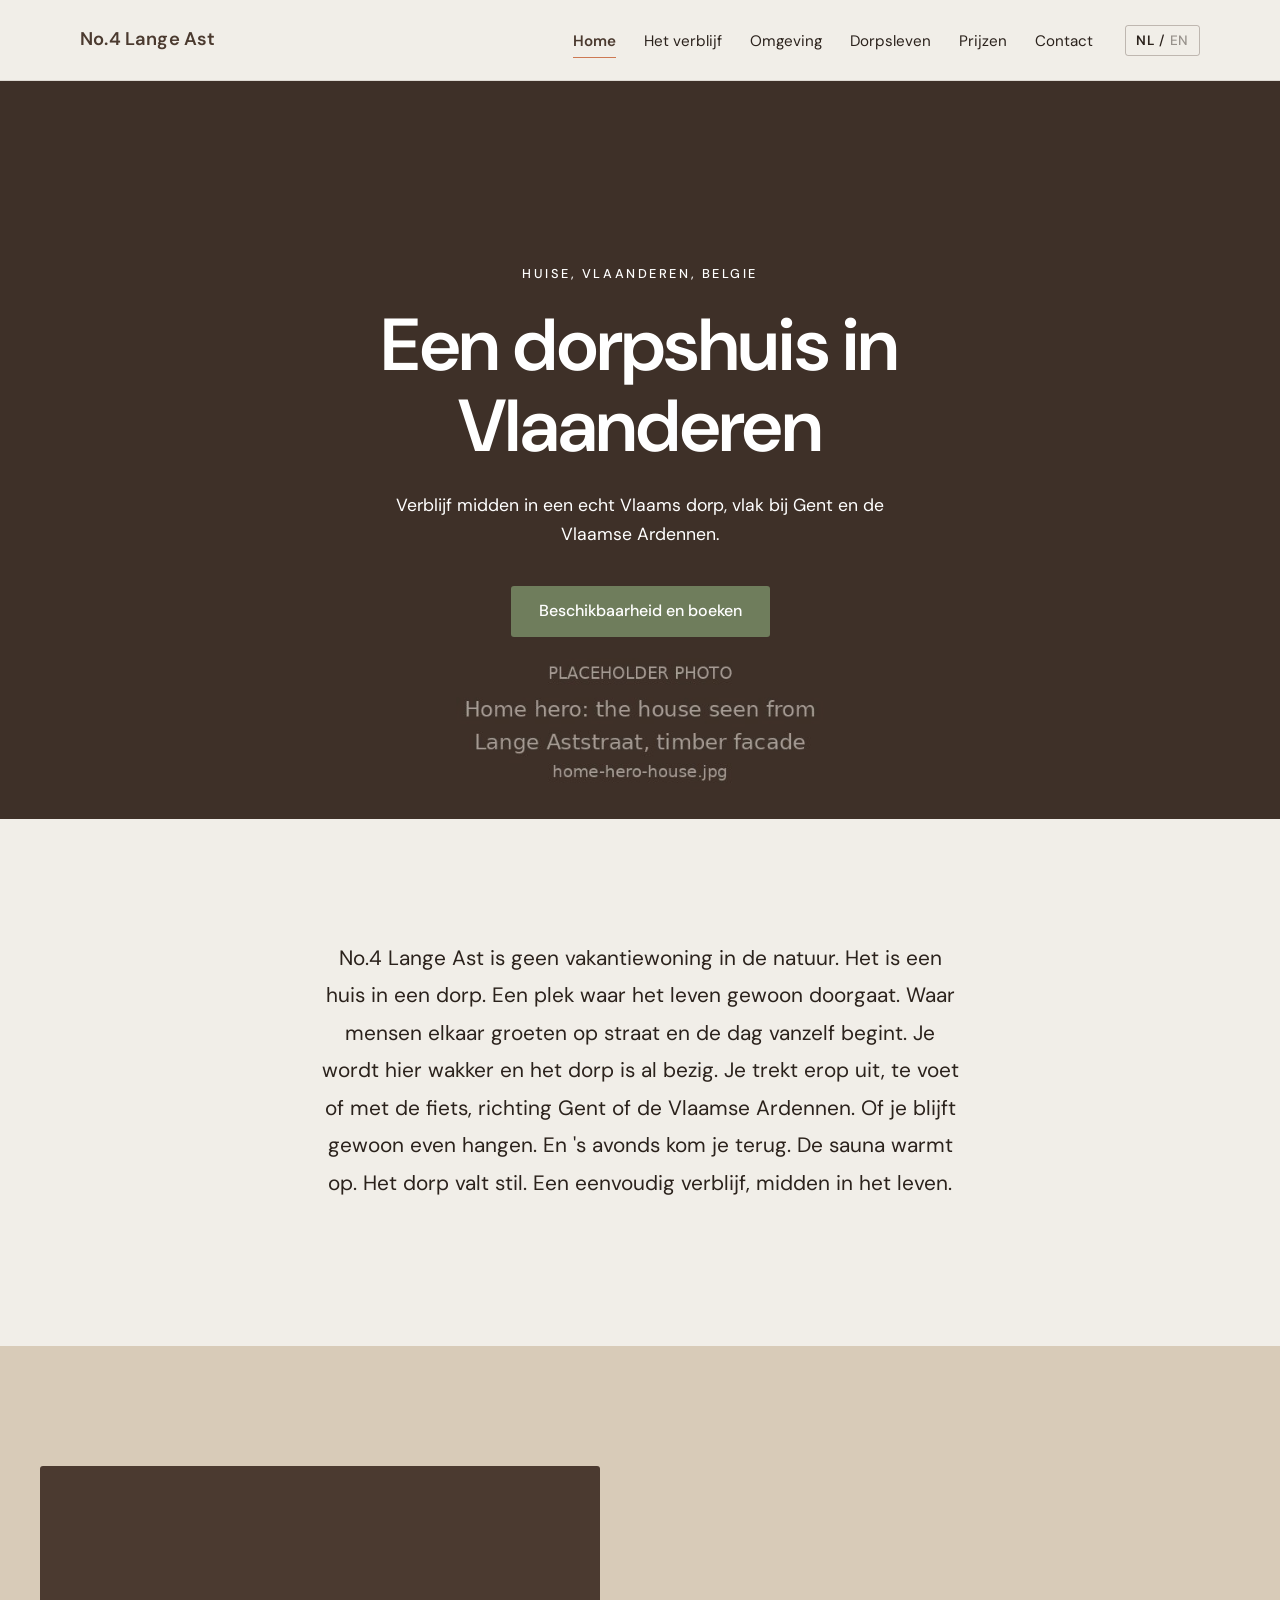
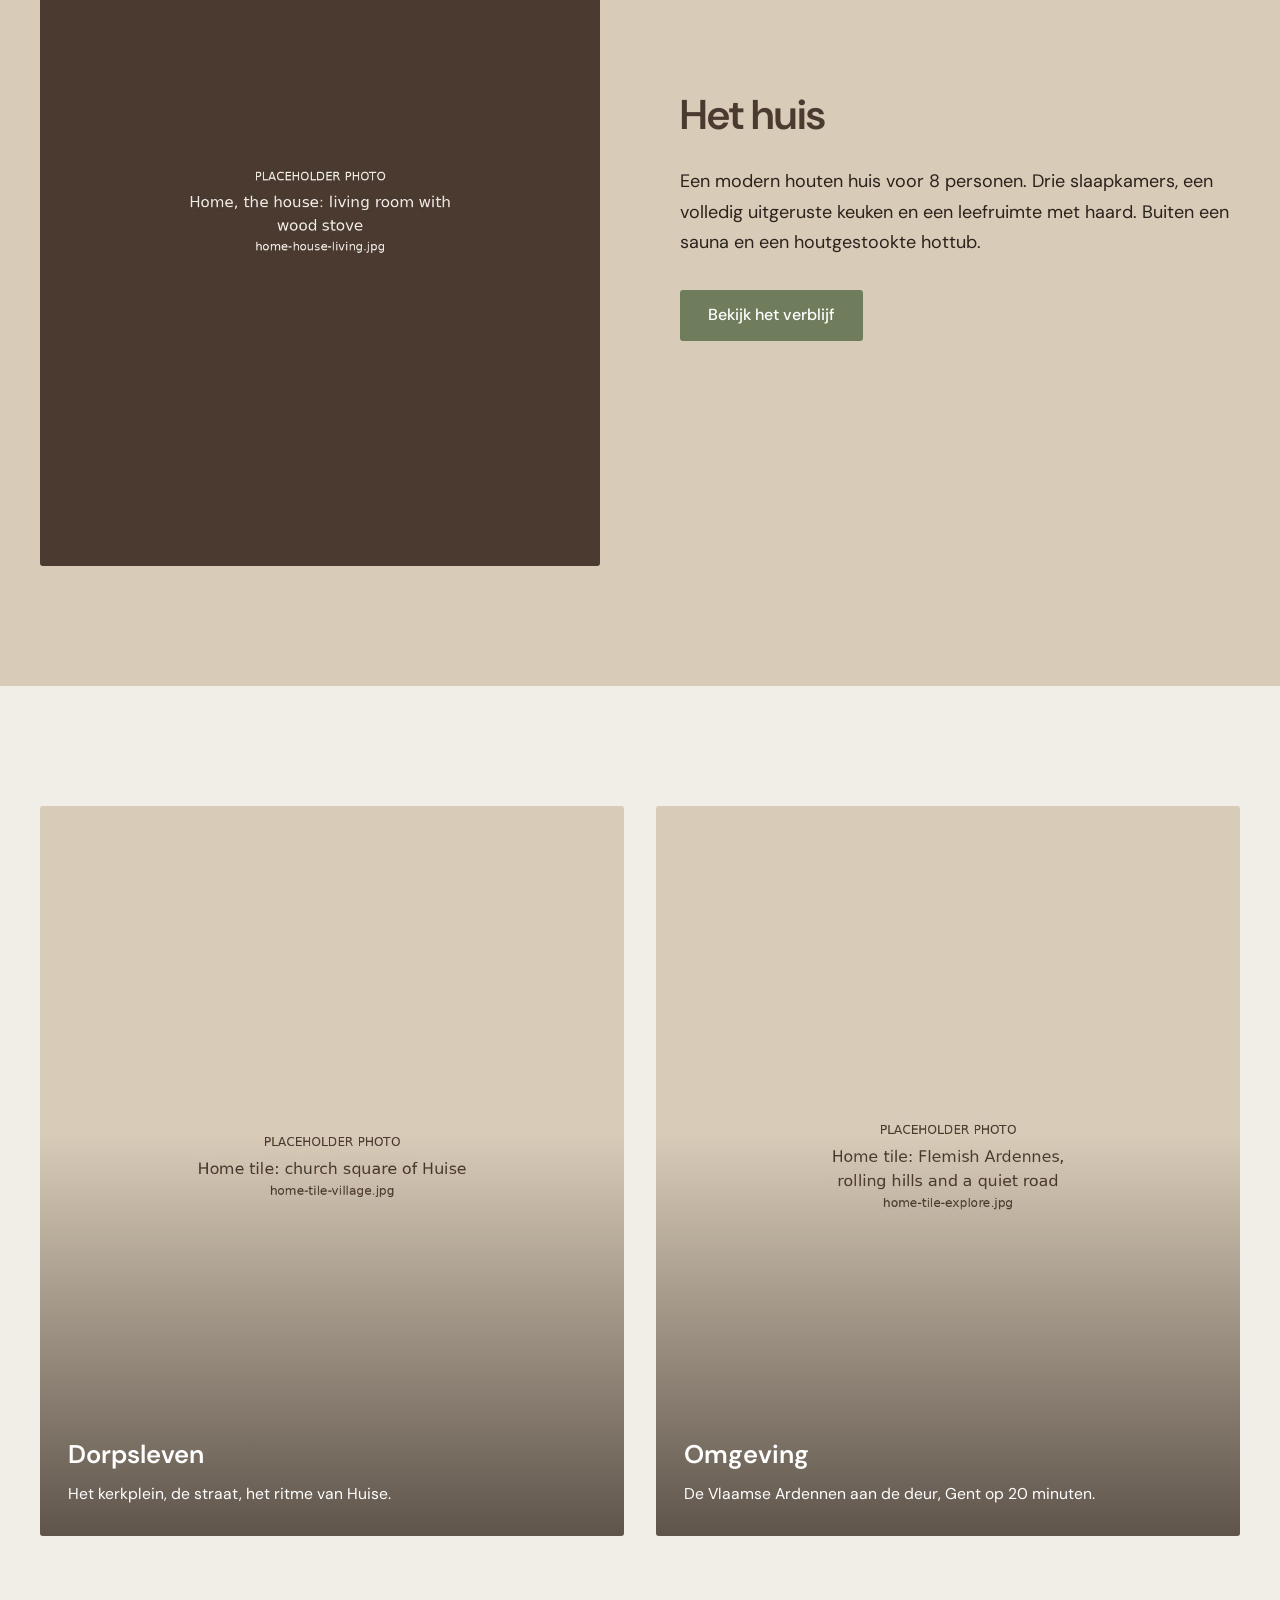
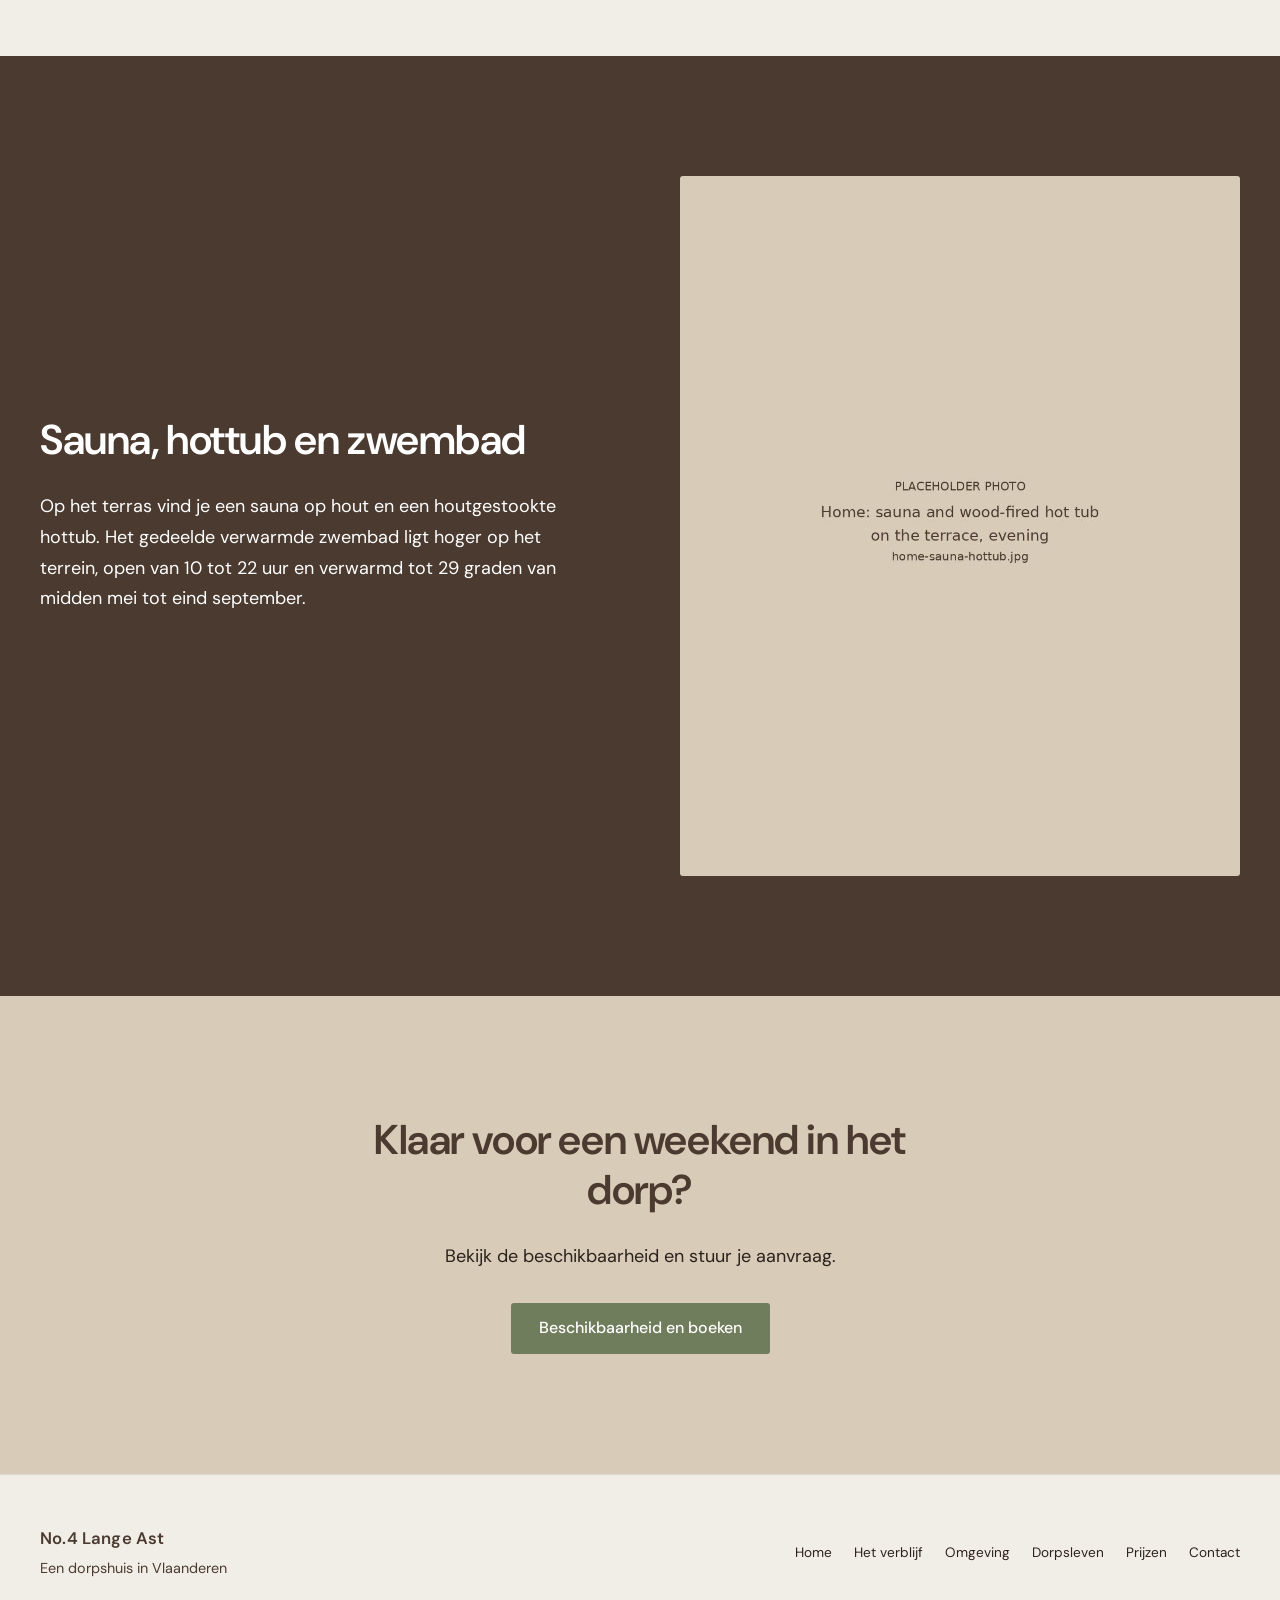
==== no4-lange-ast/index.html @ 1b96e455 "Add No.4 Lange Ast static bilingual website Six static pages (NL/EN in one file, toggle stored in lo" ====
<!DOCTYPE html>
<html lang="nl">
<head>
<meta charset="utf-8">
<meta name="viewport" content="width=device-width, initial-scale=1">
<title data-nl="No.4 Lange Ast, een dorpshuis in Vlaanderen" data-en="No.4 Lange Ast, a village house in Flanders">No.4 Lange Ast, een dorpshuis in Vlaanderen</title>
<meta name="description" content="Een modern houten vakantiehuis voor 8 personen in het dorp Huise, tussen Gent en de Vlaamse Ardennen." data-nl="Een modern houten vakantiehuis voor 8 personen in het dorp Huise, tussen Gent en de Vlaamse Ardennen." data-en="A modern timber holiday house for eight in the village of Huise, between Ghent and the Flemish Ardennes.">
<link rel="preconnect" href="https://fonts.googleapis.com">
<link rel="preconnect" href="https://fonts.gstatic.com" crossorigin>
<link rel="stylesheet" href="https://fonts.googleapis.com/css2?family=DM+Sans:opsz,wght@9..40,400;9..40,500;9..40,600&amp;display=swap">
<link rel="stylesheet" href="assets/styles.css">
<script src="assets/main.js"></script>
</head>
<body>

<a class="skip-link" href="#main"><span class="lang-nl">Naar de inhoud</span><span class="lang-en">Skip to content</span></a>

<header class="site-header">
  <div class="header-inner">
    <a class="wordmark" href="index.html">No.4 Lange Ast</a>
    <div class="header-right">
      <nav class="site-nav" id="site-nav" aria-label="Main">
    <ul>
      <li><a href="index.html" aria-current="page"><span class="lang-nl">Home</span><span class="lang-en">Home</span></a></li>
      <li><a href="het-verblijf.html"><span class="lang-nl">Het verblijf</span><span class="lang-en">The house</span></a></li>
      <li><a href="explore.html"><span class="lang-nl">Omgeving</span><span class="lang-en">Explore</span></a></li>
      <li><a href="village-life.html"><span class="lang-nl">Dorpsleven</span><span class="lang-en">Village life</span></a></li>
      <li><a href="prijzen.html"><span class="lang-nl">Prijzen</span><span class="lang-en">Prices</span></a></li>
      <li><a href="contact.html"><span class="lang-nl">Contact</span><span class="lang-en">Contact</span></a></li>
    </ul>
  </nav>
      <button class="lang-toggle" type="button" aria-label="Switch to English"><span class="opt opt-nl">NL</span> / <span class="opt opt-en">EN</span></button>
      <button class="menu-toggle" type="button" aria-controls="site-nav" aria-expanded="false" aria-label="Menu"><span></span><span></span><span></span></button>
    </div>
  </div>
</header>

<main id="main">
<section class="hero">
  <img class="hero-img" src="images/home-hero-house.jpg" width="2400" height="1350" alt="Het houten huis No.4 Lange Ast in Huise" data-alt-nl="Het houten huis No.4 Lange Ast in Huise" data-alt-en="The timber house No.4 Lange Ast in Huise">
  <div class="hero-content">
    <span class="overline"><span class="lang-nl">HUISE, VLAANDEREN, BELGIE</span><span class="lang-en">HUISE, FLANDERS, BELGIUM</span></span>
    <h1><span class="lang-nl">Een dorpshuis in Vlaanderen</span><span class="lang-en">A village house in Flanders</span></h1>
    <p class="lang-nl hero-sub">Verblijf midden in een echt Vlaams dorp, vlak bij Gent en de Vlaamse Ardennen.</p>
<p class="lang-en hero-sub">A stay in the heart of a real Flemish village, near Ghent and the Flemish Ardennes.</p>
    <a class="btn" href="contact.html"><span class="lang-nl">Beschikbaarheid en boeken</span><span class="lang-en">Availability and booking</span></a>
  </div>
</section>

<section class="section section--light center">
  <div class="narrow">
    <p class="lang-nl intro-text">No.4 Lange Ast is geen vakantiewoning in de natuur. Het is een huis in een dorp. Een plek waar het leven gewoon doorgaat. Waar mensen elkaar groeten op straat en de dag vanzelf begint. Je wordt hier wakker en het dorp is al bezig. Je trekt erop uit, te voet of met de fiets, richting Gent of de Vlaamse Ardennen. Of je blijft gewoon even hangen. En 's avonds kom je terug. De sauna warmt op. Het dorp valt stil. Een eenvoudig verblijf, midden in het leven.</p>
<p class="lang-en intro-text">No.4 Lange Ast is not a holiday home in the countryside. It is a house in a village. A place where life simply carries on. Where people greet each other in the street and the day begins on its own. You wake up here and the village is already going. You head out, on foot or by bike, towards Ghent or the Flemish Ardennes. Or you just stay a while. And in the evening you come back. The sauna heats up. The village falls quiet. A simple stay, right in the middle of life.</p>
  </div>
</section>

<section class="section section--sand">
  <div class="container split">
    <div class="split-media">
      <img src="images/home-house-living.jpg" width="1200" height="1500" loading="lazy" alt="Leefruimte met haard" data-alt-nl="Leefruimte met haard" data-alt-en="Living room with wood stove">
    </div>
    <div class="split-text">
      <h2><span class="lang-nl">Het huis</span><span class="lang-en">The house</span></h2>
      <p class="lang-nl">Een modern houten huis voor 8 personen. Drie slaapkamers, een volledig uitgeruste keuken en een leefruimte met haard. Buiten een sauna en een houtgestookte hottub.</p>
<p class="lang-en">A modern timber house for eight. Three bedrooms, a fully equipped kitchen and a living room with a wood stove. Outside, a sauna and a wood-fired hot tub.</p>
      <div class="btn-row"><a class="btn" href="het-verblijf.html"><span class="lang-nl">Bekijk het verblijf</span><span class="lang-en">See the house</span></a></div>
    </div>
  </div>
</section>

<section class="section section--light">
  <div class="container tiles">
    <a class="tile" href="village-life.html">
      <img src="images/home-tile-village.jpg" width="1200" height="1500" loading="lazy" alt="Het kerkplein van Huise" data-alt-nl="Het kerkplein van Huise" data-alt-en="The church square of Huise">
      <span class="tile-text">
        <span class="tile-label"><span class="lang-nl">Dorpsleven</span><span class="lang-en">Village life</span></span>
        <span class="tile-caption"><span class="lang-nl">Het kerkplein, de straat, het ritme van Huise.</span><span class="lang-en">The church square, the street, the rhythm of Huise.</span></span>
      </span>
    </a>
    <a class="tile" href="explore.html">
      <img src="images/home-tile-explore.jpg" width="1200" height="1500" loading="lazy" alt="Glooiende heuvels in de Vlaamse Ardennen" data-alt-nl="Glooiende heuvels in de Vlaamse Ardennen" data-alt-en="Rolling hills in the Flemish Ardennes">
      <span class="tile-text">
        <span class="tile-label"><span class="lang-nl">Omgeving</span><span class="lang-en">Explore</span></span>
        <span class="tile-caption"><span class="lang-nl">De Vlaamse Ardennen aan de deur, Gent op 20 minuten.</span><span class="lang-en">The Flemish Ardennes at the door, Ghent twenty minutes away.</span></span>
      </span>
    </a>
  </div>
</section>

<section class="section section--dark">
  <div class="container split split--reverse">
    <div class="split-media">
      <img src="images/home-sauna-hottub.jpg" width="1200" height="1500" loading="lazy" alt="Sauna en houtgestookte hottub op het terras" data-alt-nl="Sauna en houtgestookte hottub op het terras" data-alt-en="Sauna and wood-fired hot tub on the terrace">
    </div>
    <div class="split-text">
      <h2><span class="lang-nl">Sauna, hottub en zwembad</span><span class="lang-en">Sauna, hot tub and pool</span></h2>
      <p class="lang-nl">Op het terras vind je een sauna op hout en een houtgestookte hottub. Het gedeelde verwarmde zwembad ligt hoger op het terrein, open van 10 tot 22 uur en verwarmd tot 29 graden van midden mei tot eind september.</p>
<p class="lang-en">On the terrace you will find a wood-burning sauna and a wood-fired hot tub. The shared heated pool sits higher on the grounds, open from 10 am to 10 pm and heated to 29 degrees from mid May to the end of September.</p>
    </div>
  </div>
</section>

<section class="section section--sand center">
  <div class="narrow">
    <h2><span class="lang-nl">Klaar voor een weekend in het dorp?</span><span class="lang-en">Ready for a weekend in the village?</span></h2>
    <p class="lang-nl">Bekijk de beschikbaarheid en stuur je aanvraag.</p>
<p class="lang-en">Check availability and send your request.</p>
    <div class="btn-row"><a class="btn" href="contact.html"><span class="lang-nl">Beschikbaarheid en boeken</span><span class="lang-en">Availability and booking</span></a></div>
  </div>
</section>
</main>

<footer class="site-footer">
  <div class="footer-inner">
    <div class="footer-brand">
      <a class="wordmark" href="index.html">No.4 Lange Ast</a>
      <span class="footer-baseline"><span class="lang-nl">Een dorpshuis in Vlaanderen</span><span class="lang-en">A village house in Flanders</span></span>
    </div>
    <nav class="footer-nav" aria-label="Footer">
    <ul>
      <li><a href="index.html" aria-current="page"><span class="lang-nl">Home</span><span class="lang-en">Home</span></a></li>
      <li><a href="het-verblijf.html"><span class="lang-nl">Het verblijf</span><span class="lang-en">The house</span></a></li>
      <li><a href="explore.html"><span class="lang-nl">Omgeving</span><span class="lang-en">Explore</span></a></li>
      <li><a href="village-life.html"><span class="lang-nl">Dorpsleven</span><span class="lang-en">Village life</span></a></li>
      <li><a href="prijzen.html"><span class="lang-nl">Prijzen</span><span class="lang-en">Prices</span></a></li>
      <li><a href="contact.html"><span class="lang-nl">Contact</span><span class="lang-en">Contact</span></a></li>
    </ul>
  </nav>
  </div>
</footer>

</body>
</html>
---- no4-lange-ast/assets/styles.css ----
/* No.4 Lange Ast, shared stylesheet */

:root {
  --offwhite: #F1EEE8;
  --wenge: #4B3A2F;
  --nearblack: #2B221C;
  --sand: #D8CBB8;
  --moss: #6F7D5C;
  --moss-dark: #5C6A4B;
  --copper: #CD7953;
  --water: #8FA9A3;
  --white: #FFFFFF;

  --font: "DM Sans", sans-serif;
  --measure: 640px;
  --wide: 1200px;
  --gutter: 20px;
  --section-y: 72px;
  --header-h: 68px;
  --radius: 3px;
}

@media (min-width: 768px) {
  :root {
    --gutter: 40px;
    --section-y: 120px;
    --header-h: 80px;
  }
}

/* Language visibility. The html lang attribute decides which spans show. */
html[lang="nl"] .lang-en,
html[lang="en"] .lang-nl {
  display: none !important;
}

*,
*::before,
*::after {
  box-sizing: border-box;
}

html {
  -webkit-text-size-adjust: 100%;
  scroll-behavior: smooth;
}

body {
  margin: 0;
  font-family: var(--font);
  font-weight: 400;
  font-size: 17px;
  line-height: 1.7;
  color: var(--nearblack);
  background: var(--offwhite);
  -webkit-font-smoothing: antialiased;
}

@media (min-width: 768px) {
  body {
    font-size: 18px;
  }
}

img {
  display: block;
  max-width: 100%;
  height: auto;
}

h1,
h2,
h3 {
  font-weight: 600;
  line-height: 1.2;
  color: var(--wenge);
  margin: 0 0 0.6em;
  letter-spacing: -0.01em;
}

h2 {
  font-size: clamp(1.75rem, 1.3rem + 2vw, 2.6rem);
}

h3 {
  font-size: 1.25rem;
}

p {
  margin: 0 0 1.2em;
}

p:last-child {
  margin-bottom: 0;
}

a {
  color: var(--moss);
  text-decoration: underline;
  text-decoration-color: var(--copper);
  text-underline-offset: 3px;
  transition: color 0.2s ease;
}

a:hover {
  color: var(--copper);
}

:focus-visible {
  outline: 2px solid var(--copper);
  outline-offset: 3px;
}

.skip-link {
  position: absolute;
  left: -9999px;
  top: 0;
  background: var(--wenge);
  color: var(--white);
  padding: 10px 16px;
  z-index: 100;
}

.skip-link:focus {
  left: 16px;
  top: 16px;
}

/* Header */

.site-header {
  position: sticky;
  top: 0;
  z-index: 50;
  background: var(--offwhite);
  border-bottom: 1px solid rgba(75, 58, 47, 0.12);
}

.header-inner {
  max-width: var(--wide);
  margin: 0 auto;
  padding: 0 var(--gutter);
  height: var(--header-h);
  display: flex;
  align-items: center;
  justify-content: space-between;
  gap: 16px;
}

.wordmark {
  font-weight: 600;
  font-size: 1.15rem;
  color: var(--wenge);
  text-decoration: none;
  letter-spacing: 0.01em;
  white-space: nowrap;
}

.wordmark:hover {
  color: var(--wenge);
}

.header-right {
  display: flex;
  align-items: center;
  gap: 12px;
}

.site-nav ul {
  list-style: none;
  margin: 0;
  padding: 0;
}

.site-nav a {
  color: var(--nearblack);
  text-decoration: none;
  font-size: 0.95rem;
  padding: 6px 0;
  border-bottom: 1px solid transparent;
  transition: border-color 0.2s ease, color 0.2s ease;
}

.site-nav a:hover {
  color: var(--wenge);
  border-bottom-color: var(--copper);
}

.site-nav a[aria-current="page"] {
  color: var(--wenge);
  font-weight: 600;
  border-bottom-color: var(--copper);
}

.lang-toggle {
  font-family: var(--font);
  font-size: 0.85rem;
  font-weight: 500;
  letter-spacing: 0.05em;
  background: transparent;
  color: var(--nearblack);
  border: 1px solid rgba(75, 58, 47, 0.3);
  border-radius: var(--radius);
  padding: 6px 10px;
  cursor: pointer;
  transition: border-color 0.2s ease;
}

.lang-toggle:hover {
  border-color: var(--copper);
}

.lang-toggle .opt {
  opacity: 0.45;
}

html[lang="nl"] .lang-toggle .opt-nl,
html[lang="en"] .lang-toggle .opt-en {
  opacity: 1;
  font-weight: 600;
}

.menu-toggle {
  display: inline-flex;
  flex-direction: column;
  justify-content: center;
  gap: 5px;
  width: 40px;
  height: 40px;
  padding: 0 9px;
  background: transparent;
  border: 0;
  cursor: pointer;
}

.menu-toggle span {
  display: block;
  height: 2px;
  background: var(--wenge);
  transition: transform 0.25s ease, opacity 0.25s ease;
}

.menu-open .menu-toggle span:nth-child(1) {
  transform: translateY(7px) rotate(45deg);
}

.menu-open .menu-toggle span:nth-child(2) {
  opacity: 0;
}

.menu-open .menu-toggle span:nth-child(3) {
  transform: translateY(-7px) rotate(-45deg);
}

/* Mobile menu */
.site-nav {
  display: none;
  position: absolute;
  top: var(--header-h);
  left: 0;
  right: 0;
  background: var(--offwhite);
  border-bottom: 1px solid rgba(75, 58, 47, 0.12);
  padding: 8px var(--gutter) 24px;
}

.menu-open .site-nav {
  display: block;
}

.site-nav li a {
  display: block;
  padding: 12px 0;
  font-size: 1.1rem;
  border-bottom: 1px solid rgba(75, 58, 47, 0.08);
}

@media (min-width: 960px) {
  .menu-toggle {
    display: none;
  }

  .site-nav,
  .menu-open .site-nav {
    display: block;
    position: static;
    padding: 0;
    border: 0;
    background: transparent;
  }

  .site-nav ul {
    display: flex;
    gap: 28px;
  }

  .site-nav li a {
    display: inline;
    padding: 6px 0;
    font-size: 0.95rem;
    border-bottom: 1px solid transparent;
  }

  .site-nav li a:hover,
  .site-nav li a[aria-current="page"] {
    border-bottom-color: var(--copper);
  }

  .header-right {
    gap: 32px;
  }
}

/* Hero */

.hero {
  position: relative;
  min-height: 82vh;
  min-height: 82svh;
  display: flex;
  align-items: center;
  justify-content: center;
  text-align: center;
  color: var(--white);
  overflow: hidden;
  background: var(--wenge);
}

.hero--page {
  min-height: 52vh;
  min-height: 52svh;
}

.hero-img {
  position: absolute;
  inset: 0;
  width: 100%;
  height: 100%;
  object-fit: cover;
}

.hero::after {
  content: "";
  position: absolute;
  inset: 0;
  background: rgba(43, 34, 28, 0.4);
}

.hero-content {
  position: relative;
  z-index: 1;
  max-width: 820px;
  padding: 80px var(--gutter);
}

.overline {
  display: block;
  font-size: 0.8rem;
  font-weight: 500;
  letter-spacing: 0.2em;
  text-transform: uppercase;
  margin-bottom: 20px;
}

.hero h1 {
  color: var(--white);
  font-size: clamp(2.4rem, 1.4rem + 5vw, 4.6rem);
  line-height: 1.1;
  margin-bottom: 24px;
}

.hero--page h1 {
  margin-bottom: 0;
}

.hero-sub {
  font-size: 1.1rem;
  max-width: 560px;
  margin: 0 auto 36px;
}

/* Sections */

.section {
  padding: var(--section-y) var(--gutter);
}

.section--light {
  background: var(--offwhite);
}

.section--sand {
  background: var(--sand);
}

.section--dark {
  background: var(--wenge);
  color: var(--white);
}

.section--dark h2,
.section--dark h3 {
  color: var(--white);
}

.container {
  max-width: var(--wide);
  margin: 0 auto;
}

.narrow {
  max-width: var(--measure);
  margin: 0 auto;
}

.center {
  text-align: center;
}

.lead {
  font-size: clamp(1.15rem, 1rem + 0.8vw, 1.45rem);
  line-height: 1.6;
  color: var(--wenge);
}

.intro-text {
  font-size: clamp(1.1rem, 1rem + 0.5vw, 1.3rem);
  line-height: 1.8;
}

/* Split: image and text side by side */

.split {
  display: grid;
  gap: 36px;
  align-items: center;
}

.split-media img {
  width: 100%;
  aspect-ratio: 4 / 3;
  object-fit: cover;
  border-radius: var(--radius);
}

.split-text {
  max-width: var(--measure);
}

@media (min-width: 860px) {
  .split {
    grid-template-columns: 1fr 1fr;
    gap: 80px;
  }

  .split-media img {
    aspect-ratio: 4 / 5;
  }

  .split--reverse .split-media {
    order: 2;
  }
}

/* Lists */

.plain-list {
  list-style: none;
  margin: 0 0 1.4em;
  padding: 0;
}

.plain-list li {
  position: relative;
  padding: 12px 0 12px 22px;
  border-bottom: 1px solid rgba(75, 58, 47, 0.14);
}

.plain-list li:first-child {
  border-top: 1px solid rgba(75, 58, 47, 0.14);
}

.plain-list li::before {
  content: "";
  position: absolute;
  left: 0;
  top: 1.35em;
  width: 8px;
  height: 1px;
  background: var(--copper);
}

.section--sand .plain-list li {
  border-color: rgba(75, 58, 47, 0.2);
}

.sub-heading {
  margin-top: 48px;
}

/* Buttons */

.btn {
  display: inline-block;
  font-family: var(--font);
  font-size: 1rem;
  font-weight: 500;
  line-height: 1.3;
  color: var(--white);
  background: var(--moss);
  border: 0;
  border-radius: var(--radius);
  padding: 15px 28px;
  text-decoration: none;
  cursor: pointer;
  transition: background-color 0.2s ease;
}

.btn:hover,
.btn:focus-visible {
  color: var(--white);
  background: var(--copper);
}

.btn-row {
  margin-top: 32px;
}

/* Experience tiles */

.tiles {
  display: grid;
  gap: 24px;
}

@media (min-width: 760px) {
  .tiles {
    grid-template-columns: 1fr 1fr;
    gap: 32px;
  }
}

.tile {
  position: relative;
  display: block;
  overflow: hidden;
  border-radius: var(--radius);
  color: var(--white);
  text-decoration: none;
  background: var(--wenge);
}

.tile img {
  width: 100%;
  aspect-ratio: 4 / 5;
  object-fit: cover;
  transition: transform 0.6s ease;
}

.tile::after {
  content: "";
  position: absolute;
  inset: 0;
  background: linear-gradient(to top, rgba(43, 34, 28, 0.7) 0%, rgba(43, 34, 28, 0) 55%);
}

.tile-text {
  position: absolute;
  left: 0;
  right: 0;
  bottom: 0;
  z-index: 1;
  padding: 28px;
}

.tile-label {
  display: inline-block;
  font-size: 1.6rem;
  font-weight: 600;
  line-height: 1.2;
  margin-bottom: 6px;
  padding-bottom: 4px;
  border-bottom: 1px solid transparent;
  transition: border-color 0.2s ease;
}

.tile-caption {
  display: block;
  font-size: 0.98rem;
  max-width: 420px;
}

.tile:hover {
  color: var(--white);
}

.tile:hover img {
  transform: scale(1.03);
}

.tile:hover .tile-label {
  border-bottom-color: var(--copper);
}

/* Prices */

.price {
  font-size: clamp(1.5rem, 1.1rem + 2vw, 2.2rem);
  font-weight: 600;
  color: var(--wenge);
  line-height: 1.35;
  margin-bottom: 24px;
}

.divider {
  width: 48px;
  height: 1px;
  background: var(--copper);
  border: 0;
  margin: 32px auto;
}

/* Contact */

.contact-details {
  list-style: none;
  margin: 32px 0 0;
  padding: 0;
}

.contact-details li {
  padding: 6px 0;
}

.contact-details .label {
  color: var(--wenge);
  font-weight: 500;
}

.calendar-wrap {
  margin-top: 40px;
  background: var(--white);
  border-radius: var(--radius);
  overflow: hidden;
  border: 1px solid rgba(75, 58, 47, 0.14);
}

.calendar-wrap iframe {
  display: block;
  width: 100%;
  height: 520px;
  border: 0;
}

@media (min-width: 768px) {
  .calendar-wrap iframe {
    height: 600px;
  }
}

.request-form {
  margin-top: 32px;
  display: grid;
  gap: 20px;
}

@media (min-width: 640px) {
  .request-form {
    grid-template-columns: 1fr 1fr;
  }

  .request-form .full {
    grid-column: 1 / -1;
  }
}

.field label {
  display: block;
  font-size: 0.92rem;
  font-weight: 500;
  color: var(--wenge);
  margin-bottom: 6px;
}

.field input,
.field textarea {
  width: 100%;
  font-family: var(--font);
  font-size: 1rem;
  color: var(--nearblack);
  background: var(--offwhite);
  border: 1px solid rgba(75, 58, 47, 0.3);
  border-radius: var(--radius);
  padding: 12px 14px;
  transition: border-color 0.2s ease;
}

.field input:focus,
.field textarea:focus {
  outline: none;
  border-color: var(--moss);
}

.field textarea {
  min-height: 150px;
  resize: vertical;
}

.form-note {
  font-size: 0.92rem;
  color: var(--wenge);
  margin: 0;
}

.hp-field {
  position: absolute;
  left: -9999px;
}

/* Footer */

.site-footer {
  background: var(--offwhite);
  border-top: 1px solid rgba(75, 58, 47, 0.12);
  padding: 48px var(--gutter);
}

.footer-inner {
  max-width: var(--wide);
  margin: 0 auto;
  display: grid;
  gap: 20px;
}

@media (min-width: 860px) {
  .footer-inner {
    grid-template-columns: auto 1fr;
    align-items: center;
  }
}

.footer-brand .wordmark {
  font-size: 1.05rem;
}

.footer-baseline {
  display: block;
  font-size: 0.9rem;
  color: var(--wenge);
  margin-top: 2px;
}

.footer-nav ul {
  list-style: none;
  margin: 0;
  padding: 0;
  display: flex;
  flex-wrap: wrap;
  gap: 8px 22px;
}

@media (min-width: 860px) {
  .footer-nav ul {
    justify-content: flex-end;
  }
}

.footer-nav a {
  font-size: 0.85rem;
  color: var(--nearblack);
  text-decoration: none;
}

.footer-nav a:hover {
  color: var(--copper);
}

@media (prefers-reduced-motion: reduce) {
  html {
    scroll-behavior: auto;
  }

  *,
  *::before,
  *::after {
    transition: none !important;
  }
}

.section--dark .plain-list li {
  border-color: rgba(255, 255, 255, 0.2);
}
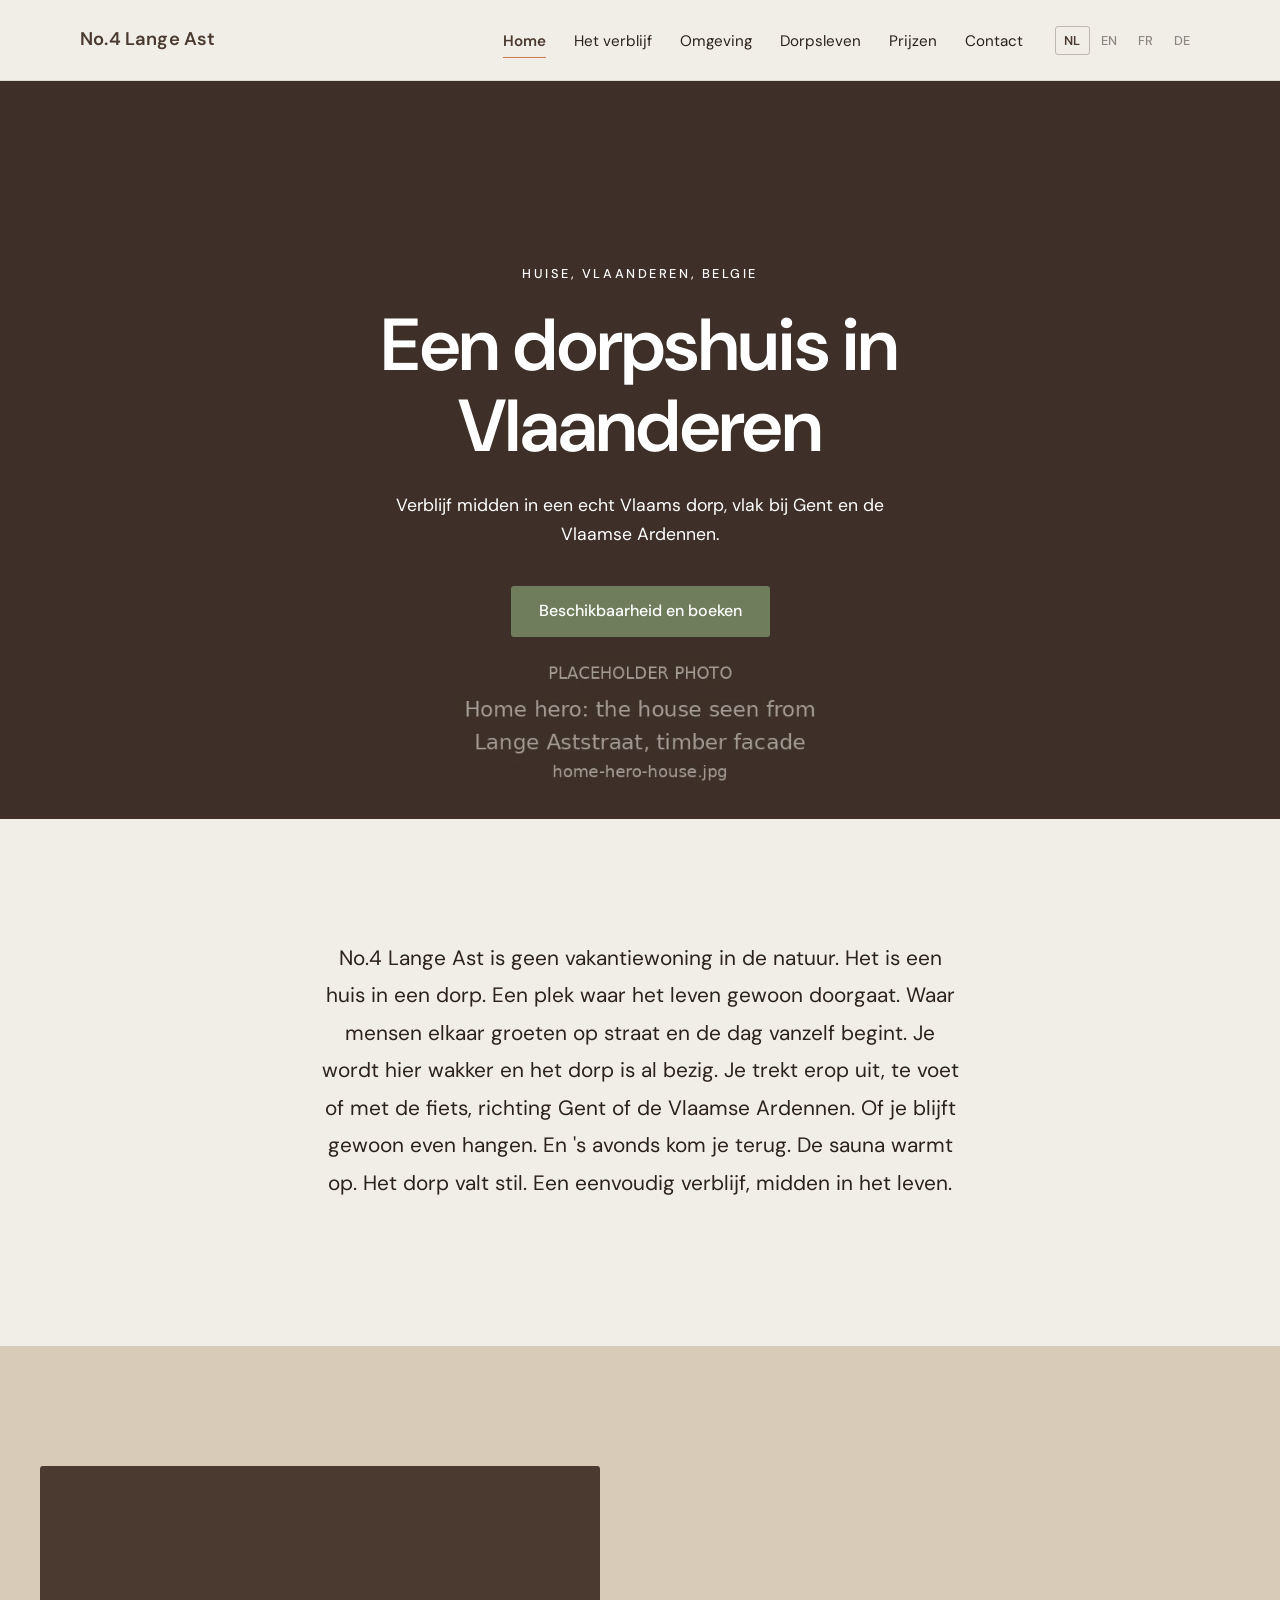
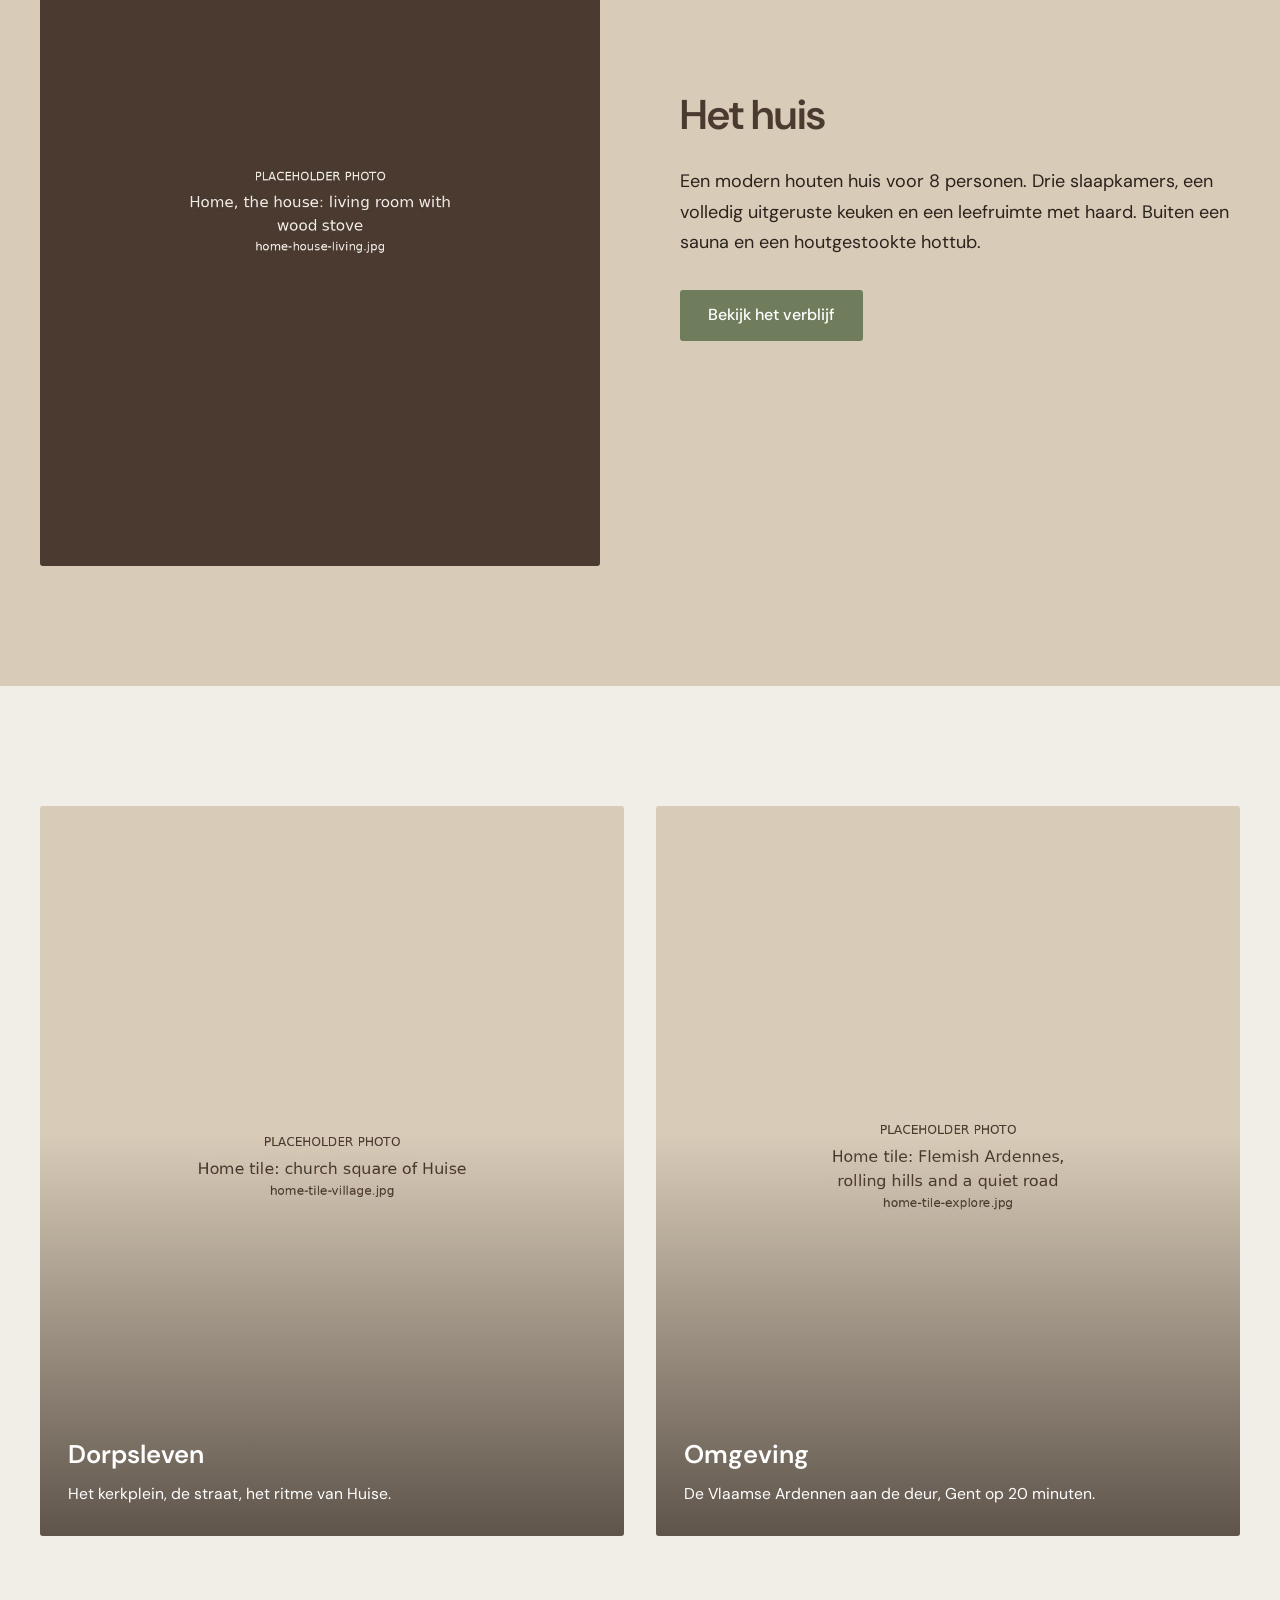
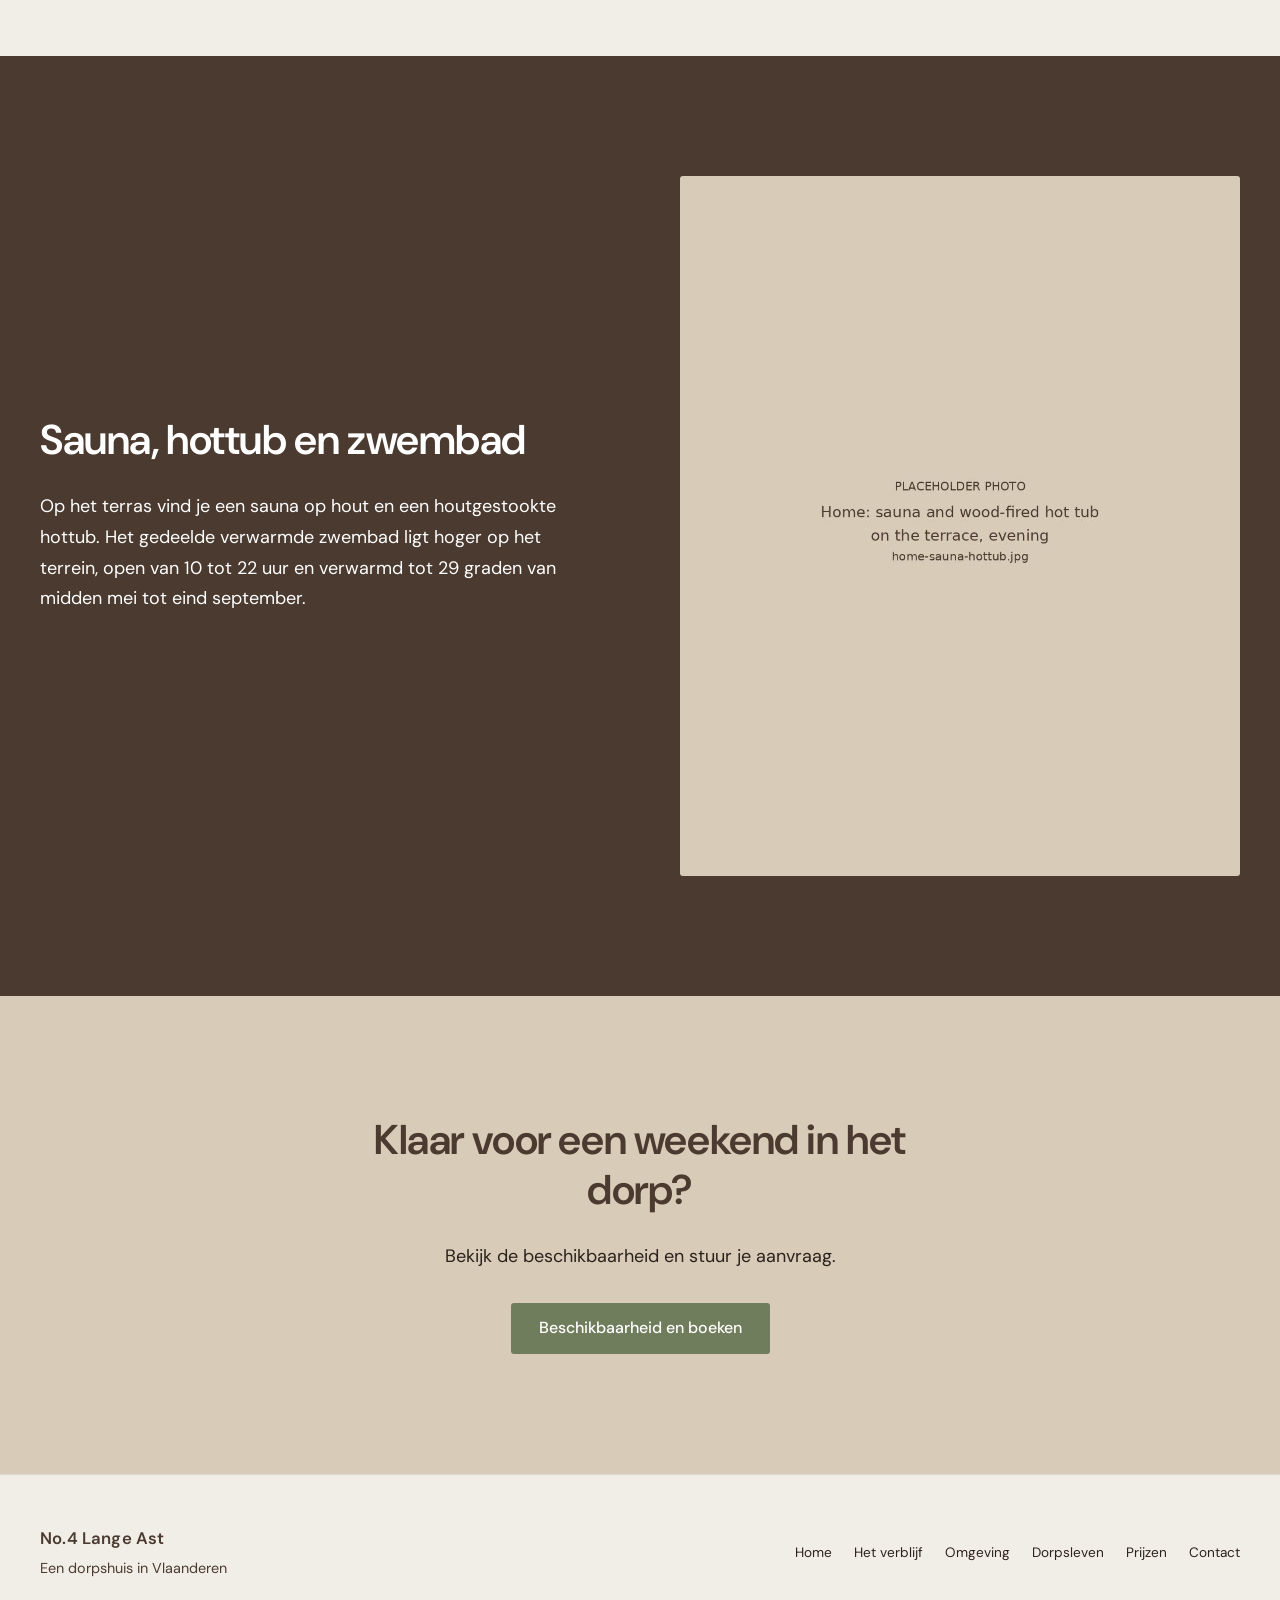
==== commit f888b8be: "No.4 Lange Ast: add French and German, price table, copy updates - Language switch NL/EN/FR/DE on ev" ====
--- a/no4-lange-ast/index.html
+++ b/no4-lange-ast/index.html
@@ -3,8 +3,8 @@
 <head>
 <meta charset="utf-8">
 <meta name="viewport" content="width=device-width, initial-scale=1">
-<title data-nl="No.4 Lange Ast, een dorpshuis in Vlaanderen" data-en="No.4 Lange Ast, a village house in Flanders">No.4 Lange Ast, een dorpshuis in Vlaanderen</title>
-<meta name="description" content="Een modern houten vakantiehuis voor 8 personen in het dorp Huise, tussen Gent en de Vlaamse Ardennen." data-nl="Een modern houten vakantiehuis voor 8 personen in het dorp Huise, tussen Gent en de Vlaamse Ardennen." data-en="A modern timber holiday house for eight in the village of Huise, between Ghent and the Flemish Ardennes.">
+<title data-nl="No.4 Lange Ast, een dorpshuis in Vlaanderen" data-en="No.4 Lange Ast, a village house in Flanders" data-fr="No.4 Lange Ast, une maison de village en Flandre" data-de="No.4 Lange Ast, ein Dorfhaus in Flandern">No.4 Lange Ast, een dorpshuis in Vlaanderen</title>
+<meta name="description" content="Een modern houten vakantiehuis voor 8 personen in het dorp Huise, tussen Gent en de Vlaamse Ardennen." data-nl="Een modern houten vakantiehuis voor 8 personen in het dorp Huise, tussen Gent en de Vlaamse Ardennen." data-en="A modern timber holiday house for eight in the village of Huise, between Ghent and the Flemish Ardennes." data-fr="Une maison de vacances moderne en bois pour huit personnes dans le village de Huise, entre Gand et les Ardennes flamandes." data-de="Ein modernes Ferienhaus aus Holz für acht Personen im Dorf Huise, zwischen Gent und den Flämischen Ardennen.">
 <link rel="preconnect" href="https://fonts.googleapis.com">
 <link rel="preconnect" href="https://fonts.gstatic.com" crossorigin>
 <link rel="stylesheet" href="https://fonts.googleapis.com/css2?family=DM+Sans:opsz,wght@9..40,400;9..40,500;9..40,600&amp;display=swap">
@@ -13,7 +13,7 @@
 </head>
 <body>
 
-<a class="skip-link" href="#main"><span class="lang-nl">Naar de inhoud</span><span class="lang-en">Skip to content</span></a>
+<a class="skip-link" href="#main"><span class="lang-nl">Naar de inhoud</span><span class="lang-en">Skip to content</span><span class="lang-fr">Aller au contenu</span><span class="lang-de">Zum Inhalt</span></a>
 
 <header class="site-header">
   <div class="header-inner">
@@ -21,15 +21,15 @@
     <div class="header-right">
       <nav class="site-nav" id="site-nav" aria-label="Main">
     <ul>
-      <li><a href="index.html" aria-current="page"><span class="lang-nl">Home</span><span class="lang-en">Home</span></a></li>
-      <li><a href="het-verblijf.html"><span class="lang-nl">Het verblijf</span><span class="lang-en">The house</span></a></li>
-      <li><a href="explore.html"><span class="lang-nl">Omgeving</span><span class="lang-en">Explore</span></a></li>
-      <li><a href="village-life.html"><span class="lang-nl">Dorpsleven</span><span class="lang-en">Village life</span></a></li>
-      <li><a href="prijzen.html"><span class="lang-nl">Prijzen</span><span class="lang-en">Prices</span></a></li>
-      <li><a href="contact.html"><span class="lang-nl">Contact</span><span class="lang-en">Contact</span></a></li>
+      <li><a href="index.html" aria-current="page"><span class="lang-nl">Home</span><span class="lang-en">Home</span><span class="lang-fr">Accueil</span><span class="lang-de">Start</span></a></li>
+      <li><a href="het-verblijf.html"><span class="lang-nl">Het verblijf</span><span class="lang-en">The house</span><span class="lang-fr">La maison</span><span class="lang-de">Das Haus</span></a></li>
+      <li><a href="explore.html"><span class="lang-nl">Omgeving</span><span class="lang-en">Explore</span><span class="lang-fr">Environs</span><span class="lang-de">Umgebung</span></a></li>
+      <li><a href="village-life.html"><span class="lang-nl">Dorpsleven</span><span class="lang-en">Village life</span><span class="lang-fr">Vie de village</span><span class="lang-de">Dorfleben</span></a></li>
+      <li><a href="prijzen.html"><span class="lang-nl">Prijzen</span><span class="lang-en">Prices</span><span class="lang-fr">Prix</span><span class="lang-de">Preise</span></a></li>
+      <li><a href="contact.html"><span class="lang-nl">Contact</span><span class="lang-en">Contact</span><span class="lang-fr">Contact</span><span class="lang-de">Kontakt</span></a></li>
     </ul>
   </nav>
-      <button class="lang-toggle" type="button" aria-label="Switch to English"><span class="opt opt-nl">NL</span> / <span class="opt opt-en">EN</span></button>
+      <div class="lang-switch" role="group" aria-label="Taal, Language, Langue, Sprache"><button class="lang-btn" type="button" data-lang="nl" lang="nl" aria-label="Nederlands" aria-pressed="true">NL</button><button class="lang-btn" type="button" data-lang="en" lang="en" aria-label="English" aria-pressed="false">EN</button><button class="lang-btn" type="button" data-lang="fr" lang="fr" aria-label="Français" aria-pressed="false">FR</button><button class="lang-btn" type="button" data-lang="de" lang="de" aria-label="Deutsch" aria-pressed="false">DE</button></div>
       <button class="menu-toggle" type="button" aria-controls="site-nav" aria-expanded="false" aria-label="Menu"><span></span><span></span><span></span></button>
     </div>
   </div>
@@ -37,13 +37,15 @@
 
 <main id="main">
 <section class="hero">
-  <img class="hero-img" src="images/home-hero-house.jpg" width="2400" height="1350" alt="Het houten huis No.4 Lange Ast in Huise" data-alt-nl="Het houten huis No.4 Lange Ast in Huise" data-alt-en="The timber house No.4 Lange Ast in Huise">
+  <img class="hero-img" src="images/home-hero-house.jpg" width="2400" height="1350" alt="Het houten huis No.4 Lange Ast in Huise" data-alt-nl="Het houten huis No.4 Lange Ast in Huise" data-alt-en="The timber house No.4 Lange Ast in Huise" data-alt-fr="La maison en bois No.4 Lange Ast à Huise" data-alt-de="Das Holzhaus No.4 Lange Ast in Huise">
   <div class="hero-content">
-    <span class="overline"><span class="lang-nl">HUISE, VLAANDEREN, BELGIE</span><span class="lang-en">HUISE, FLANDERS, BELGIUM</span></span>
-    <h1><span class="lang-nl">Een dorpshuis in Vlaanderen</span><span class="lang-en">A village house in Flanders</span></h1>
+    <span class="overline"><span class="lang-nl">HUISE, VLAANDEREN, BELGIE</span><span class="lang-en">HUISE, FLANDERS, BELGIUM</span><span class="lang-fr">HUISE, FLANDRE, BELGIQUE</span><span class="lang-de">HUISE, FLANDERN, BELGIEN</span></span>
+    <h1><span class="lang-nl">Een dorpshuis in Vlaanderen</span><span class="lang-en">A village house in Flanders</span><span class="lang-fr">Une maison de village en Flandre</span><span class="lang-de">Ein Dorfhaus in Flandern</span></h1>
     <p class="lang-nl hero-sub">Verblijf midden in een echt Vlaams dorp, vlak bij Gent en de Vlaamse Ardennen.</p>
 <p class="lang-en hero-sub">A stay in the heart of a real Flemish village, near Ghent and the Flemish Ardennes.</p>
-    <a class="btn" href="contact.html"><span class="lang-nl">Beschikbaarheid en boeken</span><span class="lang-en">Availability and booking</span></a>
+<p class="lang-fr hero-sub">Un séjour au cœur d'un vrai village flamand, près de Gand et des Ardennes flamandes.</p>
+<p class="lang-de hero-sub">Ein Aufenthalt mitten in einem echten flämischen Dorf, nahe Gent und den Flämischen Ardennen.</p>
+    <a class="btn" href="contact.html"><span class="lang-nl">Beschikbaarheid en boeken</span><span class="lang-en">Availability and booking</span><span class="lang-fr">Disponibilités et réservation</span><span class="lang-de">Verfügbarkeit und Buchung</span></a>
   </div>
 </section>
 
@@ -51,19 +53,23 @@
   <div class="narrow">
     <p class="lang-nl intro-text">No.4 Lange Ast is geen vakantiewoning in de natuur. Het is een huis in een dorp. Een plek waar het leven gewoon doorgaat. Waar mensen elkaar groeten op straat en de dag vanzelf begint. Je wordt hier wakker en het dorp is al bezig. Je trekt erop uit, te voet of met de fiets, richting Gent of de Vlaamse Ardennen. Of je blijft gewoon even hangen. En 's avonds kom je terug. De sauna warmt op. Het dorp valt stil. Een eenvoudig verblijf, midden in het leven.</p>
 <p class="lang-en intro-text">No.4 Lange Ast is not a holiday home in the countryside. It is a house in a village. A place where life simply carries on. Where people greet each other in the street and the day begins on its own. You wake up here and the village is already going. You head out, on foot or by bike, towards Ghent or the Flemish Ardennes. Or you just stay a while. And in the evening you come back. The sauna heats up. The village falls quiet. A simple stay, right in the middle of life.</p>
+<p class="lang-fr intro-text">No.4 Lange Ast n'est pas une maison de vacances en pleine nature. C'est une maison dans un village. Un endroit où la vie suit simplement son cours. Où les gens se saluent dans la rue et où la journée commence d'elle-même. Vous vous réveillez ici et le village est déjà en mouvement. Vous partez, à pied ou à vélo, vers Gand ou les Ardennes flamandes. Ou vous restez simplement un moment. Et le soir, vous rentrez. Le sauna chauffe. Le village se tait. Un séjour simple, au milieu de la vie.</p>
+<p class="lang-de intro-text">No.4 Lange Ast ist kein Ferienhaus in der Natur. Es ist ein Haus in einem Dorf. Ein Ort, an dem das Leben einfach weitergeht. Wo man sich auf der Straße grüßt und der Tag von selbst beginnt. Sie wachen hier auf und das Dorf ist schon in Bewegung. Sie ziehen los, zu Fuß oder mit dem Rad, Richtung Gent oder in die Flämischen Ardennen. Oder Sie bleiben einfach eine Weile. Und abends kommen Sie zurück. Die Sauna heizt auf. Das Dorf wird still. Ein einfacher Aufenthalt, mitten im Leben.</p>
   </div>
 </section>
 
 <section class="section section--sand">
   <div class="container split">
     <div class="split-media">
-      <img src="images/home-house-living.jpg" width="1200" height="1500" loading="lazy" alt="Leefruimte met haard" data-alt-nl="Leefruimte met haard" data-alt-en="Living room with wood stove">
+      <img src="images/home-house-living.jpg" width="1200" height="1500" loading="lazy" alt="Leefruimte met haard" data-alt-nl="Leefruimte met haard" data-alt-en="Living room with wood stove" data-alt-fr="Séjour avec poêle à bois" data-alt-de="Wohnraum mit Holzofen">
     </div>
     <div class="split-text">
-      <h2><span class="lang-nl">Het huis</span><span class="lang-en">The house</span></h2>
+      <h2><span class="lang-nl">Het huis</span><span class="lang-en">The house</span><span class="lang-fr">La maison</span><span class="lang-de">Das Haus</span></h2>
       <p class="lang-nl">Een modern houten huis voor 8 personen. Drie slaapkamers, een volledig uitgeruste keuken en een leefruimte met haard. Buiten een sauna en een houtgestookte hottub.</p>
 <p class="lang-en">A modern timber house for eight. Three bedrooms, a fully equipped kitchen and a living room with a wood stove. Outside, a sauna and a wood-fired hot tub.</p>
-      <div class="btn-row"><a class="btn" href="het-verblijf.html"><span class="lang-nl">Bekijk het verblijf</span><span class="lang-en">See the house</span></a></div>
+<p class="lang-fr">Une maison moderne en bois pour huit personnes. Trois chambres, une cuisine entièrement équipée et un séjour avec poêle à bois. À l'extérieur, un sauna et un bain nordique chauffé au bois.</p>
+<p class="lang-de">Ein modernes Holzhaus für acht Personen. Drei Schlafzimmer, eine voll ausgestattete Küche und ein Wohnraum mit Holzofen. Draußen eine Sauna und ein holzbefeuerter Hot Tub.</p>
+      <div class="btn-row"><a class="btn" href="het-verblijf.html"><span class="lang-nl">Bekijk het verblijf</span><span class="lang-en">See the house</span><span class="lang-fr">Voir la maison</span><span class="lang-de">Das Haus ansehen</span></a></div>
     </div>
   </div>
 </section>
@@ -71,17 +77,17 @@
 <section class="section section--light">
   <div class="container tiles">
     <a class="tile" href="village-life.html">
-      <img src="images/home-tile-village.jpg" width="1200" height="1500" loading="lazy" alt="Het kerkplein van Huise" data-alt-nl="Het kerkplein van Huise" data-alt-en="The church square of Huise">
+      <img src="images/home-tile-village.jpg" width="1200" height="1500" loading="lazy" alt="Het kerkplein van Huise" data-alt-nl="Het kerkplein van Huise" data-alt-en="The church square of Huise" data-alt-fr="La place de l'église de Huise" data-alt-de="Der Kirchplatz von Huise">
       <span class="tile-text">
-        <span class="tile-label"><span class="lang-nl">Dorpsleven</span><span class="lang-en">Village life</span></span>
-        <span class="tile-caption"><span class="lang-nl">Het kerkplein, de straat, het ritme van Huise.</span><span class="lang-en">The church square, the street, the rhythm of Huise.</span></span>
+        <span class="tile-label"><span class="lang-nl">Dorpsleven</span><span class="lang-en">Village life</span><span class="lang-fr">Vie de village</span><span class="lang-de">Dorfleben</span></span>
+        <span class="tile-caption"><span class="lang-nl">Het kerkplein, de straat, het ritme van Huise.</span><span class="lang-en">The church square, the street, the rhythm of Huise.</span><span class="lang-fr">La place de l'église, la rue, le rythme de Huise.</span><span class="lang-de">Der Kirchplatz, die Straße, der Rhythmus von Huise.</span></span>
       </span>
     </a>
     <a class="tile" href="explore.html">
-      <img src="images/home-tile-explore.jpg" width="1200" height="1500" loading="lazy" alt="Glooiende heuvels in de Vlaamse Ardennen" data-alt-nl="Glooiende heuvels in de Vlaamse Ardennen" data-alt-en="Rolling hills in the Flemish Ardennes">
+      <img src="images/home-tile-explore.jpg" width="1200" height="1500" loading="lazy" alt="Glooiende heuvels in de Vlaamse Ardennen" data-alt-nl="Glooiende heuvels in de Vlaamse Ardennen" data-alt-en="Rolling hills in the Flemish Ardennes" data-alt-fr="Collines ondulées dans les Ardennes flamandes" data-alt-de="Sanfte Hügel in den Flämischen Ardennen">
       <span class="tile-text">
-        <span class="tile-label"><span class="lang-nl">Omgeving</span><span class="lang-en">Explore</span></span>
-        <span class="tile-caption"><span class="lang-nl">De Vlaamse Ardennen aan de deur, Gent op 20 minuten.</span><span class="lang-en">The Flemish Ardennes at the door, Ghent twenty minutes away.</span></span>
+        <span class="tile-label"><span class="lang-nl">Omgeving</span><span class="lang-en">Explore</span><span class="lang-fr">Environs</span><span class="lang-de">Umgebung</span></span>
+        <span class="tile-caption"><span class="lang-nl">De Vlaamse Ardennen aan de deur, Gent op 20 minuten.</span><span class="lang-en">The Flemish Ardennes at the door, Ghent twenty minutes away.</span><span class="lang-fr">Les Ardennes flamandes à la porte, Gand à 20 minutes.</span><span class="lang-de">Die Flämischen Ardennen vor der Tür, Gent in 20 Minuten.</span></span>
       </span>
     </a>
   </div>
@@ -90,22 +96,26 @@
 <section class="section section--dark">
   <div class="container split split--reverse">
     <div class="split-media">
-      <img src="images/home-sauna-hottub.jpg" width="1200" height="1500" loading="lazy" alt="Sauna en houtgestookte hottub op het terras" data-alt-nl="Sauna en houtgestookte hottub op het terras" data-alt-en="Sauna and wood-fired hot tub on the terrace">
+      <img src="images/home-sauna-hottub.jpg" width="1200" height="1500" loading="lazy" alt="Sauna en houtgestookte hottub op het terras" data-alt-nl="Sauna en houtgestookte hottub op het terras" data-alt-en="Sauna and wood-fired hot tub on the terrace" data-alt-fr="Sauna et bain nordique chauffé au bois sur la terrasse" data-alt-de="Sauna und holzbefeuerter Hot Tub auf der Terrasse">
     </div>
     <div class="split-text">
-      <h2><span class="lang-nl">Sauna, hottub en zwembad</span><span class="lang-en">Sauna, hot tub and pool</span></h2>
+      <h2><span class="lang-nl">Sauna, hottub en zwembad</span><span class="lang-en">Sauna, hot tub and pool</span><span class="lang-fr">Sauna, bain nordique et piscine</span><span class="lang-de">Sauna, Hot Tub und Pool</span></h2>
       <p class="lang-nl">Op het terras vind je een sauna op hout en een houtgestookte hottub. Het gedeelde verwarmde zwembad ligt hoger op het terrein, open van 10 tot 22 uur en verwarmd tot 29 graden van midden mei tot eind september.</p>
 <p class="lang-en">On the terrace you will find a wood-burning sauna and a wood-fired hot tub. The shared heated pool sits higher on the grounds, open from 10 am to 10 pm and heated to 29 degrees from mid May to the end of September.</p>
+<p class="lang-fr">Sur la terrasse, vous trouverez un sauna au bois et un bain nordique chauffé au bois. La piscine chauffée partagée se trouve plus haut sur le terrain, ouverte de 10 à 22 heures et chauffée à 29 degrés de mi-mai à fin septembre.</p>
+<p class="lang-de">Auf der Terrasse finden Sie eine Holzsauna und einen holzbefeuerten Hot Tub. Der gemeinsam genutzte beheizte Pool liegt etwas höher auf dem Grundstück, geöffnet von 10 bis 22 Uhr und von Mitte Mai bis Ende September auf 29 Grad beheizt.</p>
     </div>
   </div>
 </section>
 
 <section class="section section--sand center">
   <div class="narrow">
-    <h2><span class="lang-nl">Klaar voor een weekend in het dorp?</span><span class="lang-en">Ready for a weekend in the village?</span></h2>
+    <h2><span class="lang-nl">Klaar voor een weekend in het dorp?</span><span class="lang-en">Ready for a weekend in the village?</span><span class="lang-fr">Prêt pour un week-end au village ?</span><span class="lang-de">Bereit für ein Wochenende im Dorf?</span></h2>
     <p class="lang-nl">Bekijk de beschikbaarheid en stuur je aanvraag.</p>
 <p class="lang-en">Check availability and send your request.</p>
-    <div class="btn-row"><a class="btn" href="contact.html"><span class="lang-nl">Beschikbaarheid en boeken</span><span class="lang-en">Availability and booking</span></a></div>
+<p class="lang-fr">Consultez les disponibilités et envoyez votre demande.</p>
+<p class="lang-de">Prüfen Sie die Verfügbarkeit und senden Sie Ihre Anfrage.</p>
+    <div class="btn-row"><a class="btn" href="contact.html"><span class="lang-nl">Beschikbaarheid en boeken</span><span class="lang-en">Availability and booking</span><span class="lang-fr">Disponibilités et réservation</span><span class="lang-de">Verfügbarkeit und Buchung</span></a></div>
   </div>
 </section>
 </main>
@@ -114,16 +124,16 @@
   <div class="footer-inner">
     <div class="footer-brand">
       <a class="wordmark" href="index.html">No.4 Lange Ast</a>
-      <span class="footer-baseline"><span class="lang-nl">Een dorpshuis in Vlaanderen</span><span class="lang-en">A village house in Flanders</span></span>
+      <span class="footer-baseline"><span class="lang-nl">Een dorpshuis in Vlaanderen</span><span class="lang-en">A village house in Flanders</span><span class="lang-fr">Une maison de village en Flandre</span><span class="lang-de">Ein Dorfhaus in Flandern</span></span>
     </div>
     <nav class="footer-nav" aria-label="Footer">
     <ul>
-      <li><a href="index.html" aria-current="page"><span class="lang-nl">Home</span><span class="lang-en">Home</span></a></li>
-      <li><a href="het-verblijf.html"><span class="lang-nl">Het verblijf</span><span class="lang-en">The house</span></a></li>
-      <li><a href="explore.html"><span class="lang-nl">Omgeving</span><span class="lang-en">Explore</span></a></li>
-      <li><a href="village-life.html"><span class="lang-nl">Dorpsleven</span><span class="lang-en">Village life</span></a></li>
-      <li><a href="prijzen.html"><span class="lang-nl">Prijzen</span><span class="lang-en">Prices</span></a></li>
-      <li><a href="contact.html"><span class="lang-nl">Contact</span><span class="lang-en">Contact</span></a></li>
+      <li><a href="index.html" aria-current="page"><span class="lang-nl">Home</span><span class="lang-en">Home</span><span class="lang-fr">Accueil</span><span class="lang-de">Start</span></a></li>
+      <li><a href="het-verblijf.html"><span class="lang-nl">Het verblijf</span><span class="lang-en">The house</span><span class="lang-fr">La maison</span><span class="lang-de">Das Haus</span></a></li>
+      <li><a href="explore.html"><span class="lang-nl">Omgeving</span><span class="lang-en">Explore</span><span class="lang-fr">Environs</span><span class="lang-de">Umgebung</span></a></li>
+      <li><a href="village-life.html"><span class="lang-nl">Dorpsleven</span><span class="lang-en">Village life</span><span class="lang-fr">Vie de village</span><span class="lang-de">Dorfleben</span></a></li>
+      <li><a href="prijzen.html"><span class="lang-nl">Prijzen</span><span class="lang-en">Prices</span><span class="lang-fr">Prix</span><span class="lang-de">Preise</span></a></li>
+      <li><a href="contact.html"><span class="lang-nl">Contact</span><span class="lang-en">Contact</span><span class="lang-fr">Contact</span><span class="lang-de">Kontakt</span></a></li>
     </ul>
   </nav>
   </div>
--- a/no4-lange-ast/assets/styles.css
+++ b/no4-lange-ast/assets/styles.css
@@ -29,8 +29,10 @@
 }
 
 /* Language visibility. The html lang attribute decides which spans show. */
-html[lang="nl"] .lang-en,
-html[lang="en"] .lang-nl {
+html:not([lang="nl"]) .lang-nl,
+html:not([lang="en"]) .lang-en,
+html:not([lang="fr"]) .lang-fr,
+html:not([lang="de"]) .lang-de {
   display: none !important;
 }
 
@@ -192,32 +194,42 @@
   border-bottom-color: var(--copper);
 }
 
-.lang-toggle {
+.lang-switch {
+  display: flex;
+  gap: 2px;
+}
+
+.lang-btn {
   font-family: var(--font);
-  font-size: 0.85rem;
+  font-size: 0.8rem;
   font-weight: 500;
-  letter-spacing: 0.05em;
+  letter-spacing: 0.04em;
   background: transparent;
   color: var(--nearblack);
-  border: 1px solid rgba(75, 58, 47, 0.3);
+  opacity: 0.5;
+  border: 1px solid transparent;
   border-radius: var(--radius);
-  padding: 6px 10px;
+  padding: 5px 6px;
   cursor: pointer;
-  transition: border-color 0.2s ease;
-}
-
-.lang-toggle:hover {
+  transition: border-color 0.2s ease, opacity 0.2s ease;
+}
+
+.lang-btn:hover {
+  opacity: 1;
   border-color: var(--copper);
 }
 
-.lang-toggle .opt {
-  opacity: 0.45;
-}
-
-html[lang="nl"] .lang-toggle .opt-nl,
-html[lang="en"] .lang-toggle .opt-en {
+.lang-btn[aria-pressed="true"] {
   opacity: 1;
   font-weight: 600;
+  color: var(--wenge);
+  border-color: rgba(75, 58, 47, 0.3);
+}
+
+@media (min-width: 400px) {
+  .lang-btn {
+    padding: 5px 8px;
+  }
 }
 
 .menu-toggle {
@@ -790,3 +802,108 @@
 .section--dark .plain-list li {
   border-color: rgba(255, 255, 255, 0.2);
 }
+
+/* Price table */
+
+.table-wrap {
+  max-width: 960px;
+  margin: 56px auto 0;
+}
+
+.price-table {
+  width: 100%;
+  border-collapse: collapse;
+  text-align: left;
+  background: var(--offwhite);
+  border: 1px solid rgba(75, 58, 47, 0.35);
+}
+
+.price-table caption {
+  caption-side: top;
+  text-align: left;
+  font-weight: 600;
+  font-size: 1.25rem;
+  color: var(--wenge);
+  padding-bottom: 16px;
+}
+
+.price-table th,
+.price-table td {
+  border: 1px solid rgba(75, 58, 47, 0.35);
+  padding: 16px 20px;
+  vertical-align: top;
+}
+
+.price-table thead th {
+  background: var(--wenge);
+  color: var(--white);
+  font-weight: 600;
+  font-size: 0.95rem;
+}
+
+.price-table tbody th {
+  font-weight: 600;
+  color: var(--wenge);
+}
+
+.price-table tbody tr:nth-child(even) {
+  background: rgba(216, 203, 184, 0.45);
+}
+
+.cell-label {
+  display: none;
+}
+
+@media (max-width: 679px) {
+  .price-table,
+  .price-table tbody,
+  .price-table tr,
+  .price-table th,
+  .price-table td {
+    display: block;
+  }
+
+  .price-table {
+    border: 0;
+    background: transparent;
+  }
+
+  .price-table thead {
+    position: absolute;
+    left: -9999px;
+  }
+
+  .price-table tbody tr {
+    border: 1px solid rgba(75, 58, 47, 0.35);
+    margin-bottom: 16px;
+    background: var(--offwhite);
+  }
+
+  .price-table tbody tr:nth-child(even) {
+    background: var(--offwhite);
+  }
+
+  .price-table tbody th {
+    background: var(--wenge);
+    color: var(--white);
+    border: 0;
+  }
+
+  .price-table td {
+    display: flex;
+    justify-content: space-between;
+    gap: 16px;
+    border: 0;
+    border-top: 1px solid rgba(75, 58, 47, 0.2);
+    padding: 12px 20px;
+  }
+
+  .price-table tbody th + td {
+    border-top: 0;
+  }
+
+  .cell-label {
+    display: block;
+    color: var(--wenge);
+  }
+}
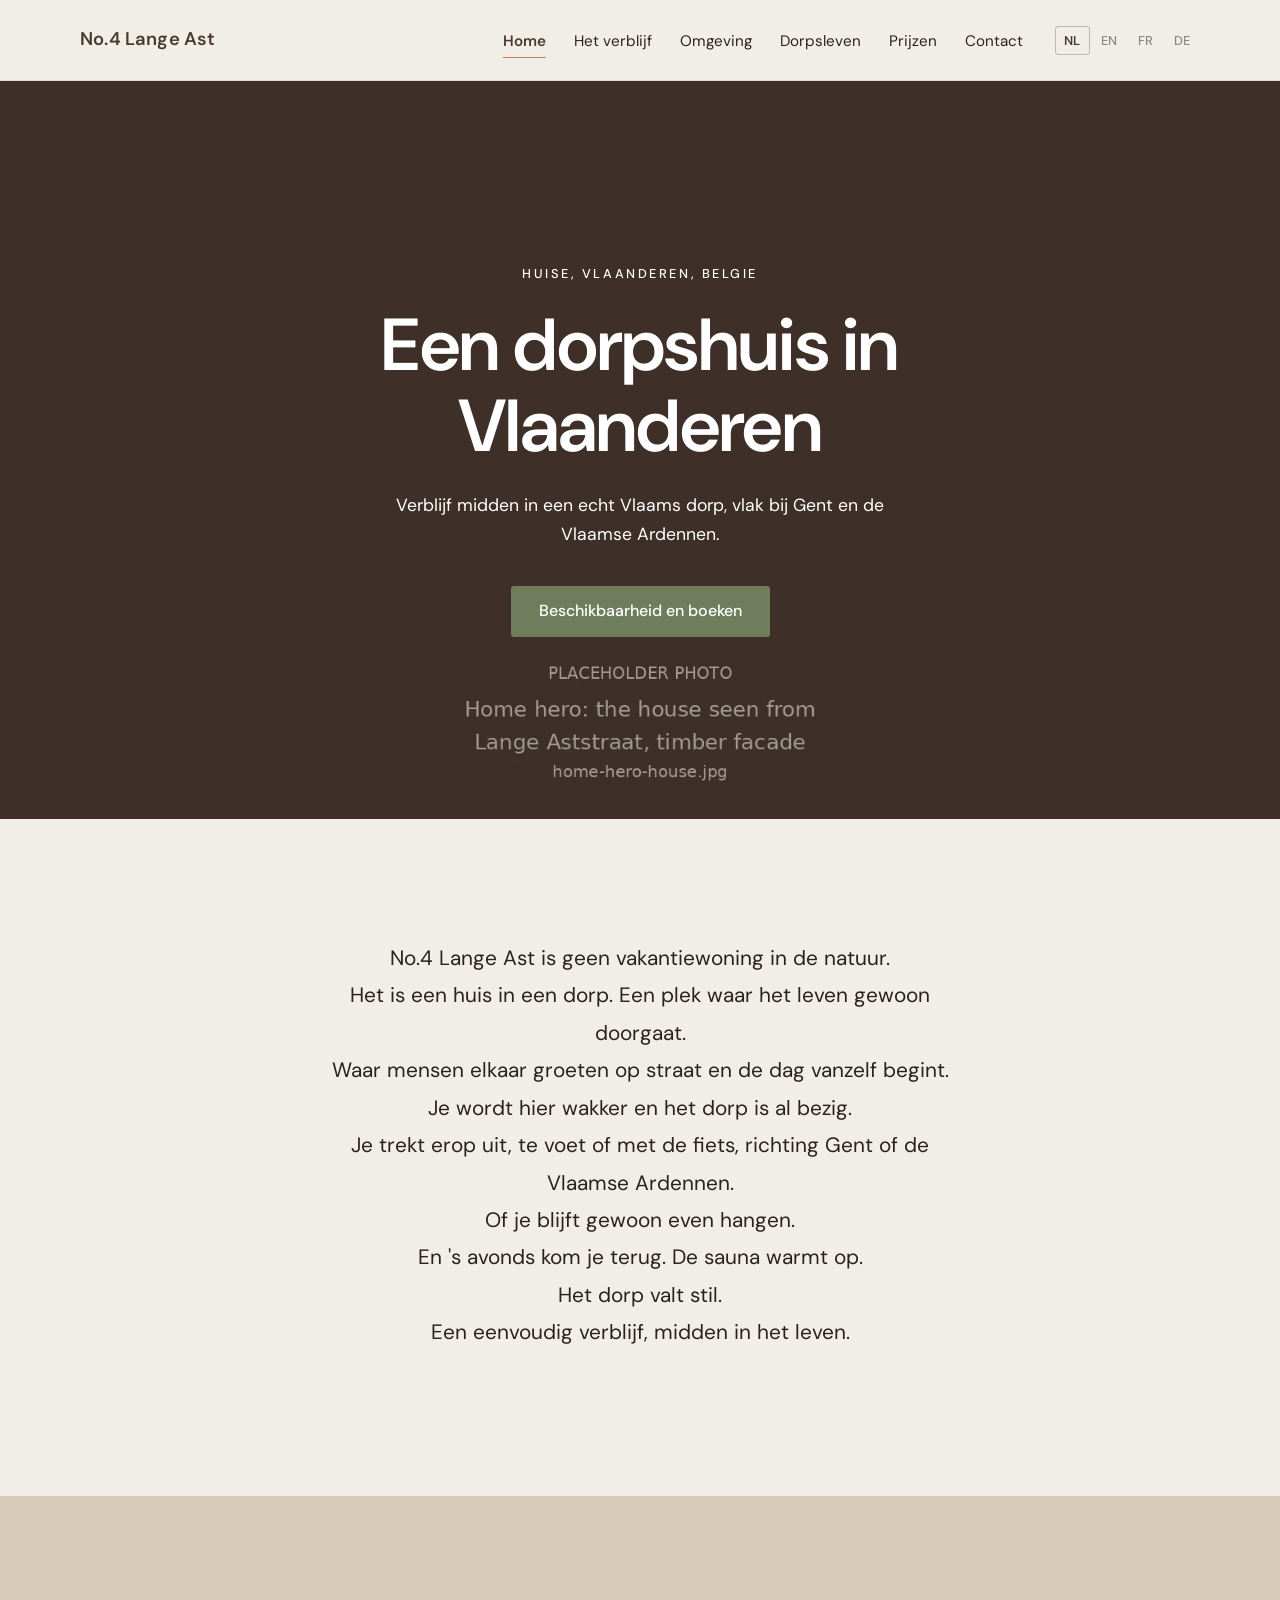
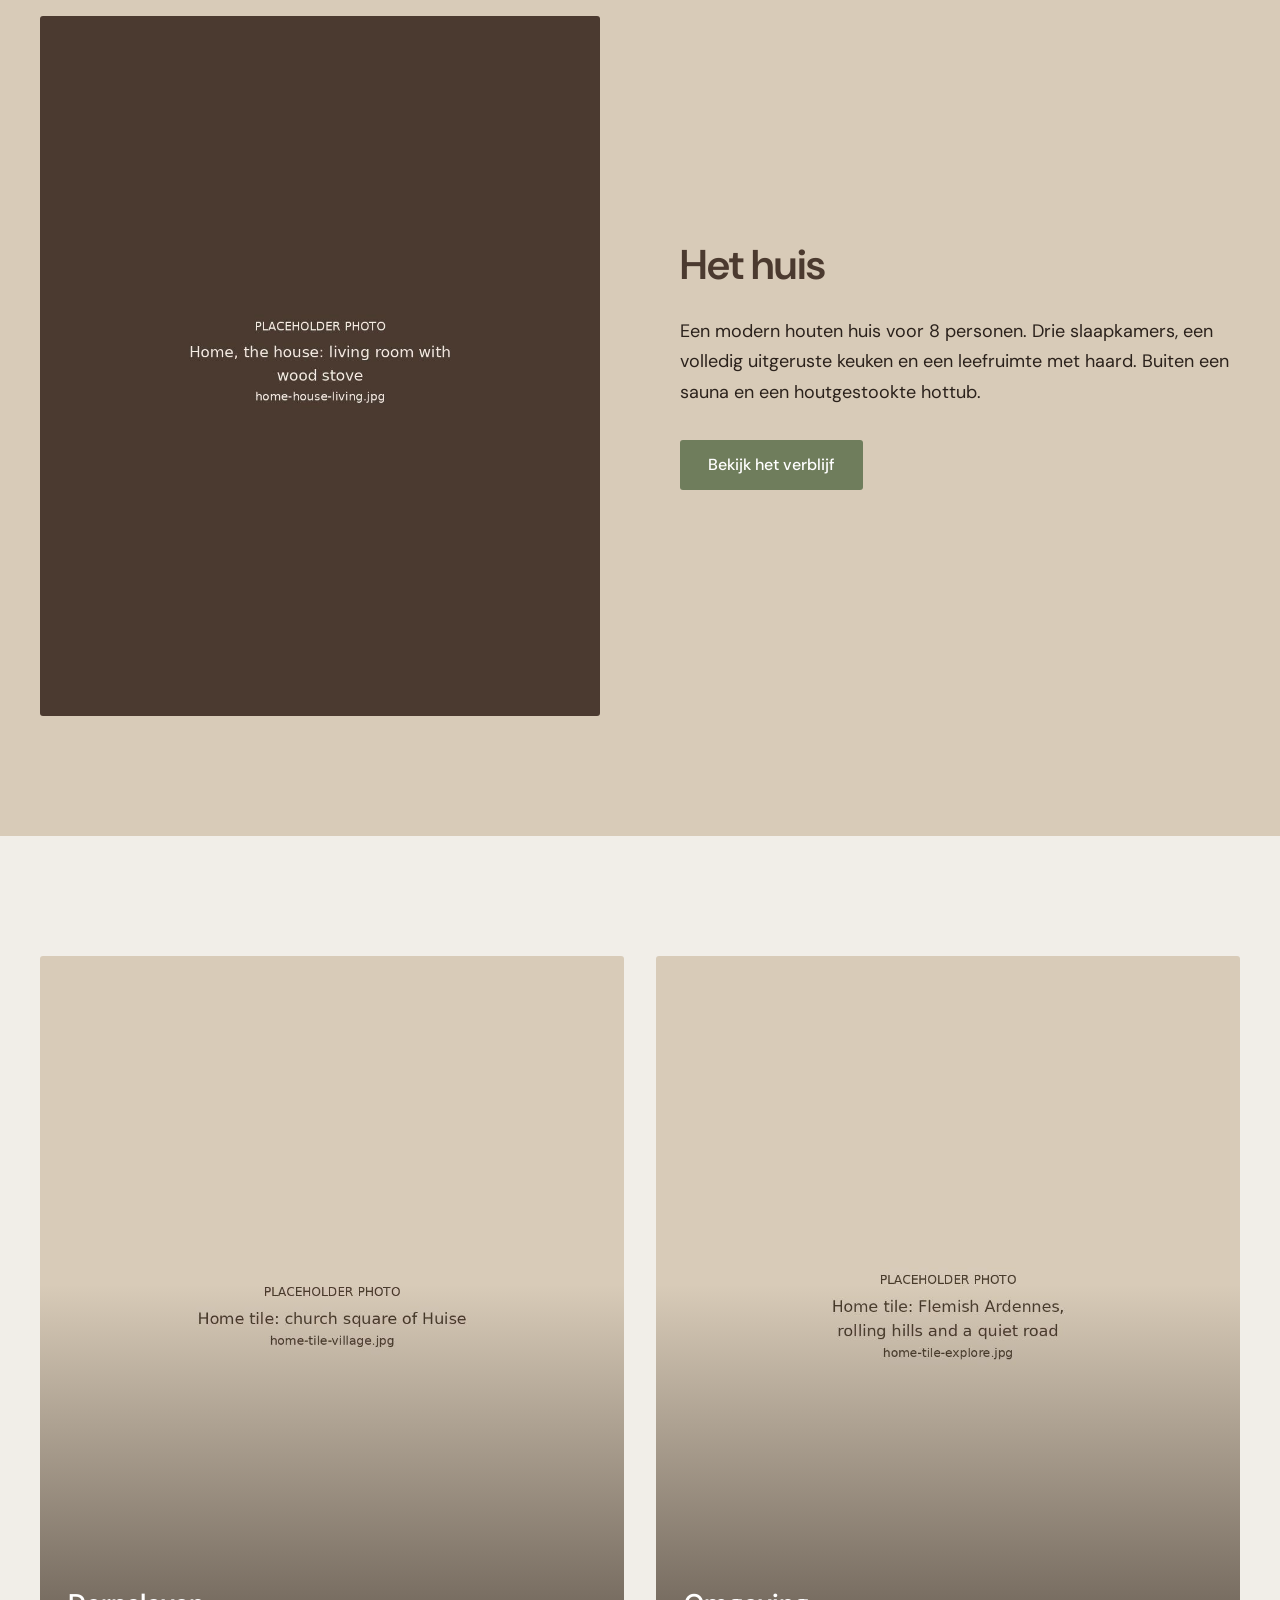
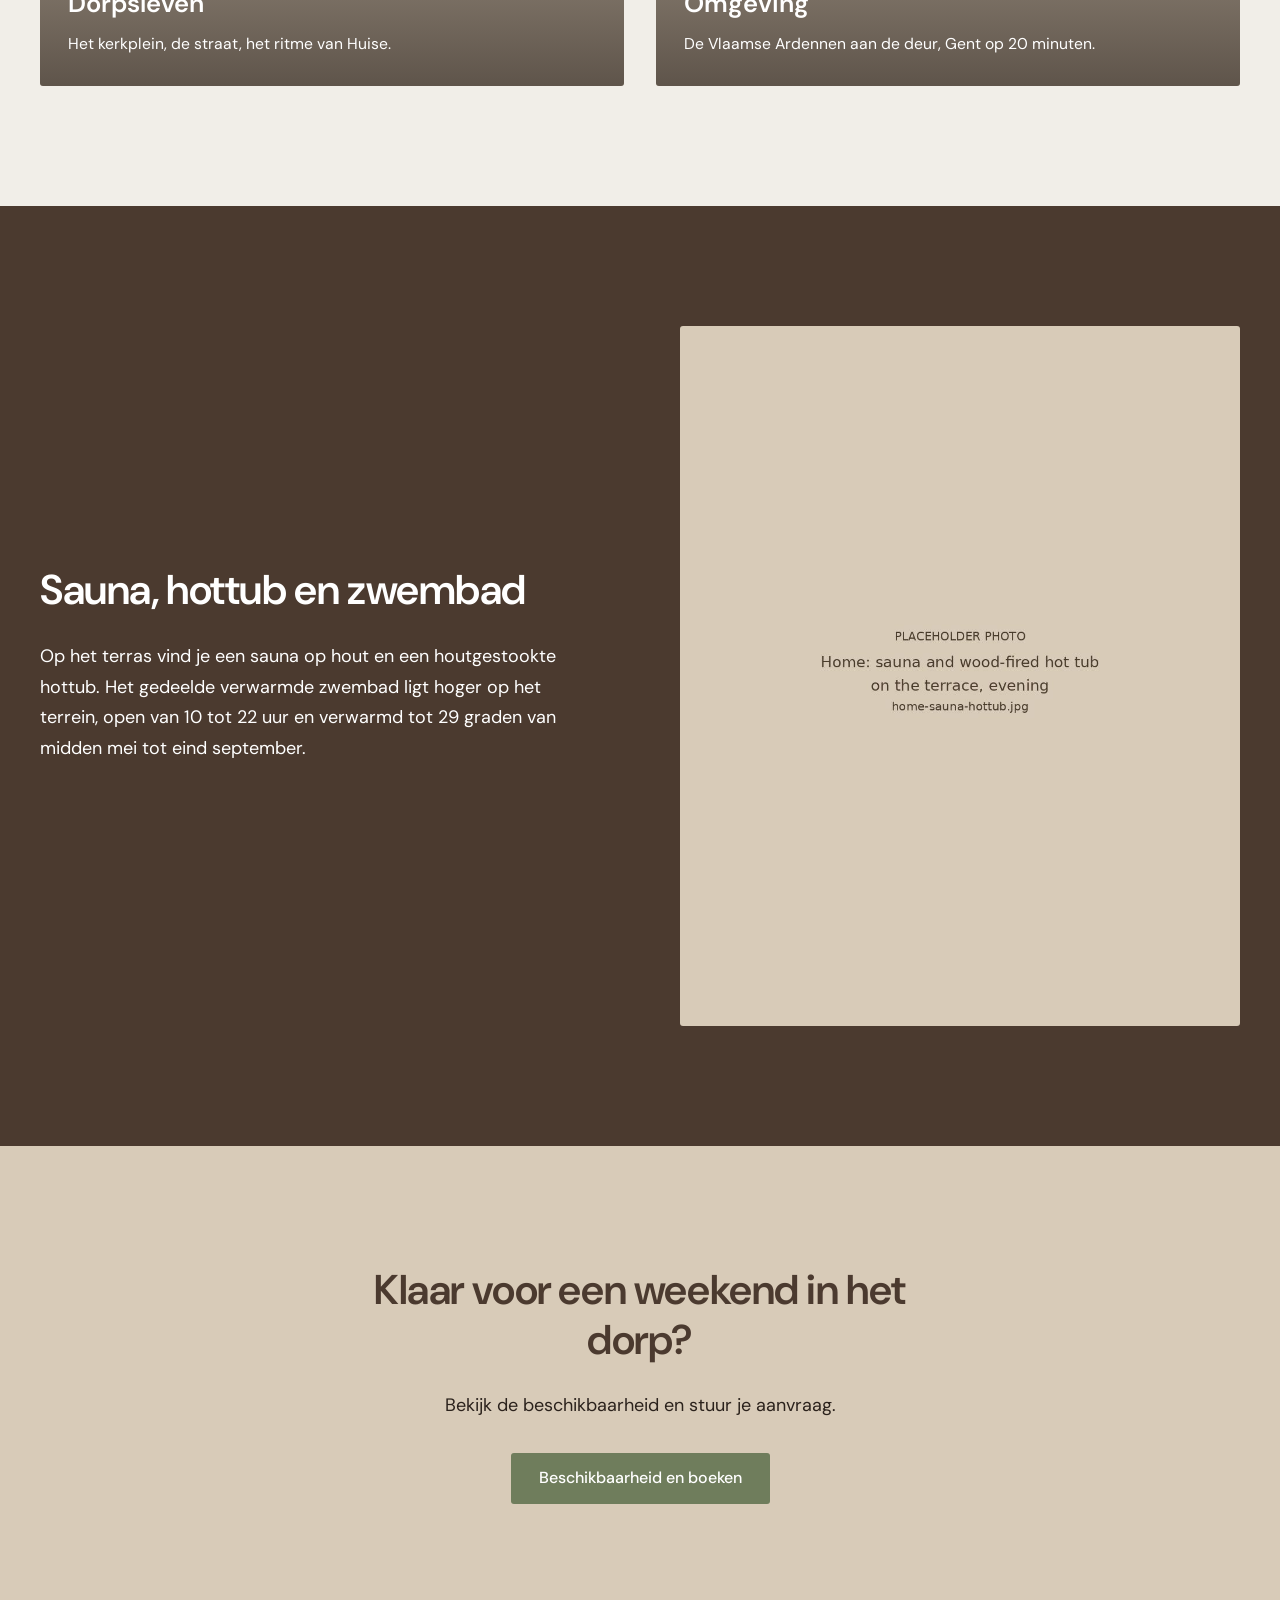
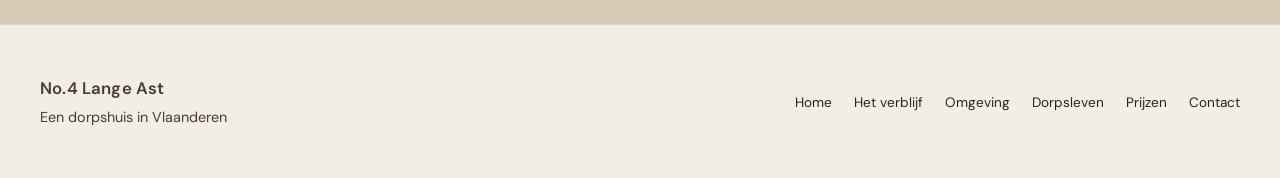
==== commit 3cca44dc: "No.4 Lange Ast: regeleinden per zin, tekstschrapping in vier talen - Eigen regel per zin(groep) op h" ====
--- a/no4-lange-ast/index.html
+++ b/no4-lange-ast/index.html
@@ -51,10 +51,42 @@
 
 <section class="section section--light center">
   <div class="narrow">
-    <p class="lang-nl intro-text">No.4 Lange Ast is geen vakantiewoning in de natuur. Het is een huis in een dorp. Een plek waar het leven gewoon doorgaat. Waar mensen elkaar groeten op straat en de dag vanzelf begint. Je wordt hier wakker en het dorp is al bezig. Je trekt erop uit, te voet of met de fiets, richting Gent of de Vlaamse Ardennen. Of je blijft gewoon even hangen. En 's avonds kom je terug. De sauna warmt op. Het dorp valt stil. Een eenvoudig verblijf, midden in het leven.</p>
-<p class="lang-en intro-text">No.4 Lange Ast is not a holiday home in the countryside. It is a house in a village. A place where life simply carries on. Where people greet each other in the street and the day begins on its own. You wake up here and the village is already going. You head out, on foot or by bike, towards Ghent or the Flemish Ardennes. Or you just stay a while. And in the evening you come back. The sauna heats up. The village falls quiet. A simple stay, right in the middle of life.</p>
-<p class="lang-fr intro-text">No.4 Lange Ast n'est pas une maison de vacances en pleine nature. C'est une maison dans un village. Un endroit où la vie suit simplement son cours. Où les gens se saluent dans la rue et où la journée commence d'elle-même. Vous vous réveillez ici et le village est déjà en mouvement. Vous partez, à pied ou à vélo, vers Gand ou les Ardennes flamandes. Ou vous restez simplement un moment. Et le soir, vous rentrez. Le sauna chauffe. Le village se tait. Un séjour simple, au milieu de la vie.</p>
-<p class="lang-de intro-text">No.4 Lange Ast ist kein Ferienhaus in der Natur. Es ist ein Haus in einem Dorf. Ein Ort, an dem das Leben einfach weitergeht. Wo man sich auf der Straße grüßt und der Tag von selbst beginnt. Sie wachen hier auf und das Dorf ist schon in Bewegung. Sie ziehen los, zu Fuß oder mit dem Rad, Richtung Gent oder in die Flämischen Ardennen. Oder Sie bleiben einfach eine Weile. Und abends kommen Sie zurück. Die Sauna heizt auf. Das Dorf wird still. Ein einfacher Aufenthalt, mitten im Leben.</p>
+    <p class="lang-nl intro-text">No.4 Lange Ast is geen vakantiewoning in de natuur.<br>
+Het is een huis in een dorp. Een plek waar het leven gewoon doorgaat.<br>
+Waar mensen elkaar groeten op straat en de dag vanzelf begint.<br>
+Je wordt hier wakker en het dorp is al bezig.<br>
+Je trekt erop uit, te voet of met de fiets, richting Gent of de Vlaamse Ardennen.<br>
+Of je blijft gewoon even hangen.<br>
+En 's avonds kom je terug. De sauna warmt op.<br>
+Het dorp valt stil.<br>
+Een eenvoudig verblijf, midden in het leven.</p>
+<p class="lang-en intro-text">No.4 Lange Ast is not a holiday home in the countryside.<br>
+It is a house in a village. A place where life simply carries on.<br>
+Where people greet each other in the street and the day begins on its own.<br>
+You wake up here and the village is already going.<br>
+You head out, on foot or by bike, towards Ghent or the Flemish Ardennes.<br>
+Or you just stay a while.<br>
+And in the evening you come back. The sauna heats up.<br>
+The village falls quiet.<br>
+A simple stay, right in the middle of life.</p>
+<p class="lang-fr intro-text">No.4 Lange Ast n'est pas une maison de vacances en pleine nature.<br>
+C'est une maison dans un village. Un endroit où la vie suit simplement son cours.<br>
+Où les gens se saluent dans la rue et où la journée commence d'elle-même.<br>
+Vous vous réveillez ici et le village est déjà en mouvement.<br>
+Vous partez, à pied ou à vélo, vers Gand ou les Ardennes flamandes.<br>
+Ou vous restez simplement un moment.<br>
+Et le soir, vous rentrez. Le sauna chauffe.<br>
+Le village se tait.<br>
+Un séjour simple, au milieu de la vie.</p>
+<p class="lang-de intro-text">No.4 Lange Ast ist kein Ferienhaus in der Natur.<br>
+Es ist ein Haus in einem Dorf. Ein Ort, an dem das Leben einfach weitergeht.<br>
+Wo man sich auf der Straße grüßt und der Tag von selbst beginnt.<br>
+Sie wachen hier auf und das Dorf ist schon in Bewegung.<br>
+Sie ziehen los, zu Fuß oder mit dem Rad, Richtung Gent oder in die Flämischen Ardennen.<br>
+Oder Sie bleiben einfach eine Weile.<br>
+Und abends kommen Sie zurück. Die Sauna heizt auf.<br>
+Das Dorf wird still.<br>
+Ein einfacher Aufenthalt, mitten im Leben.</p>
   </div>
 </section>
 
